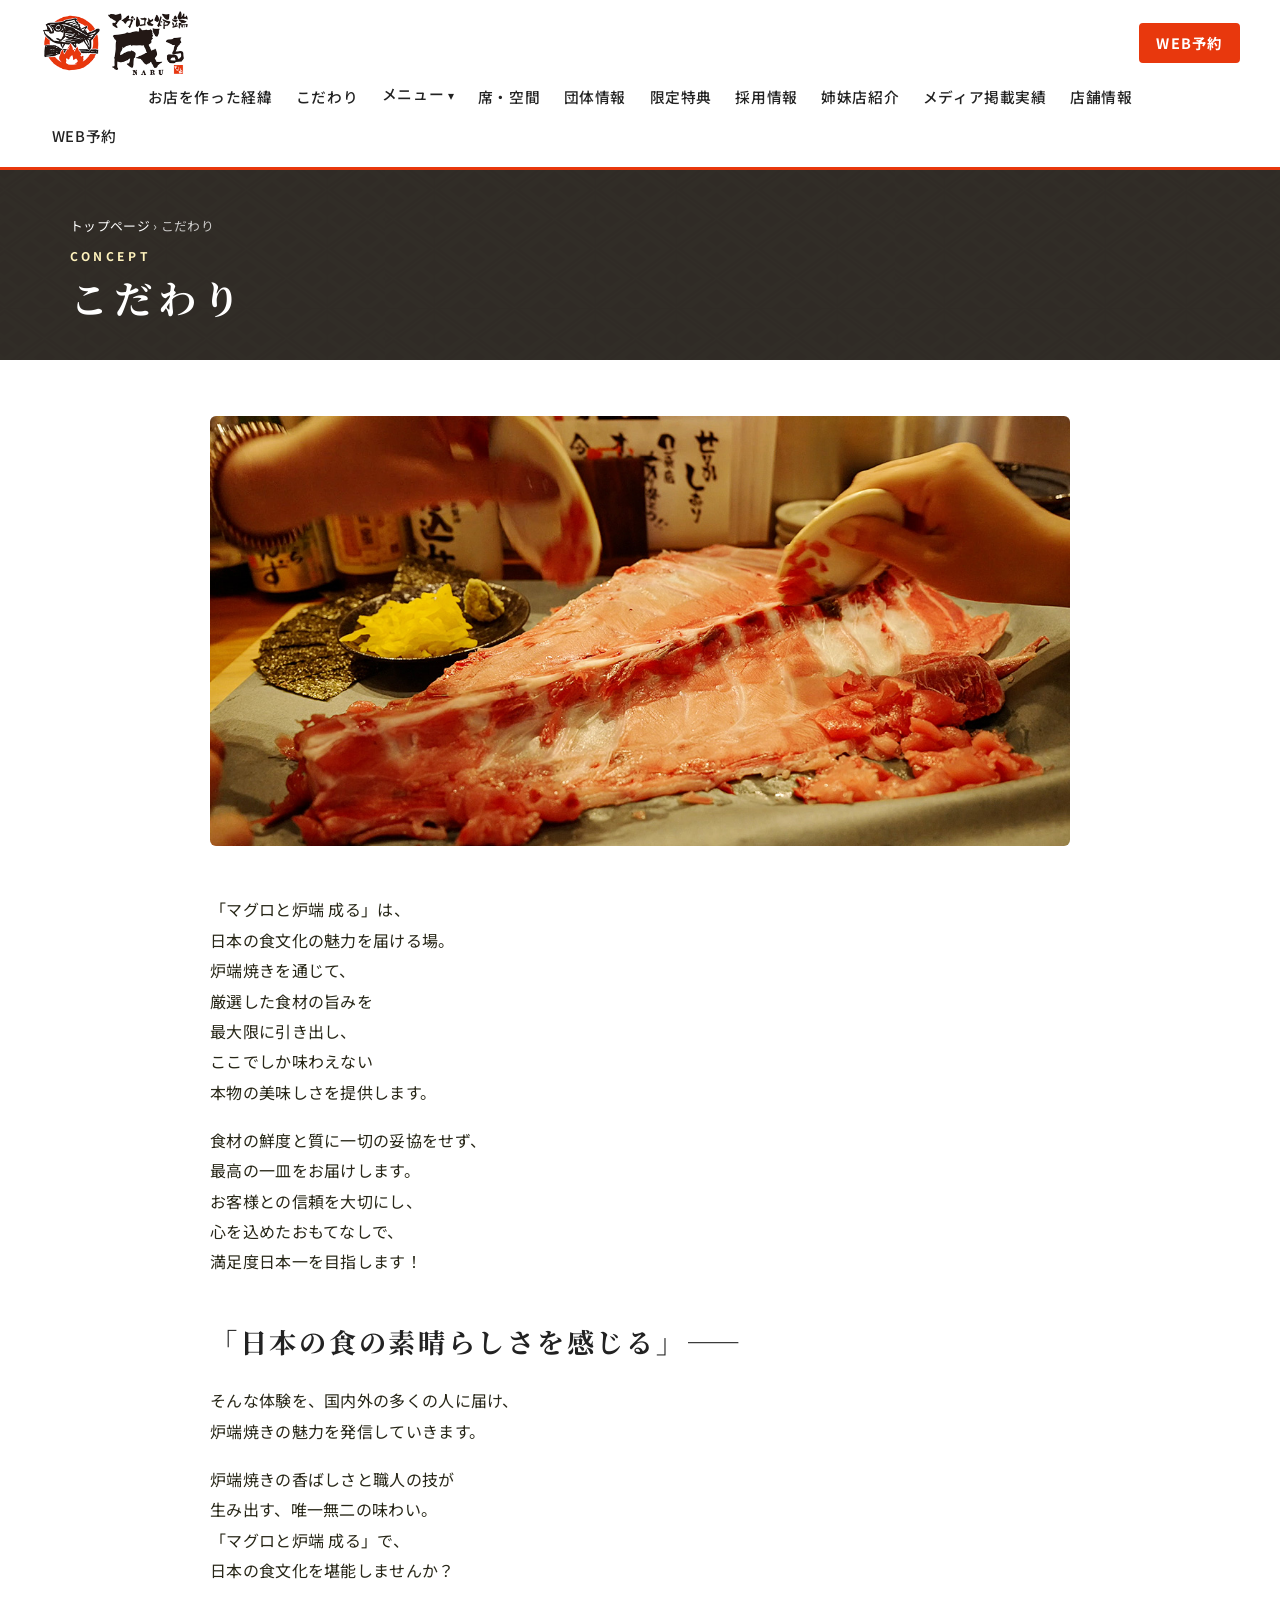
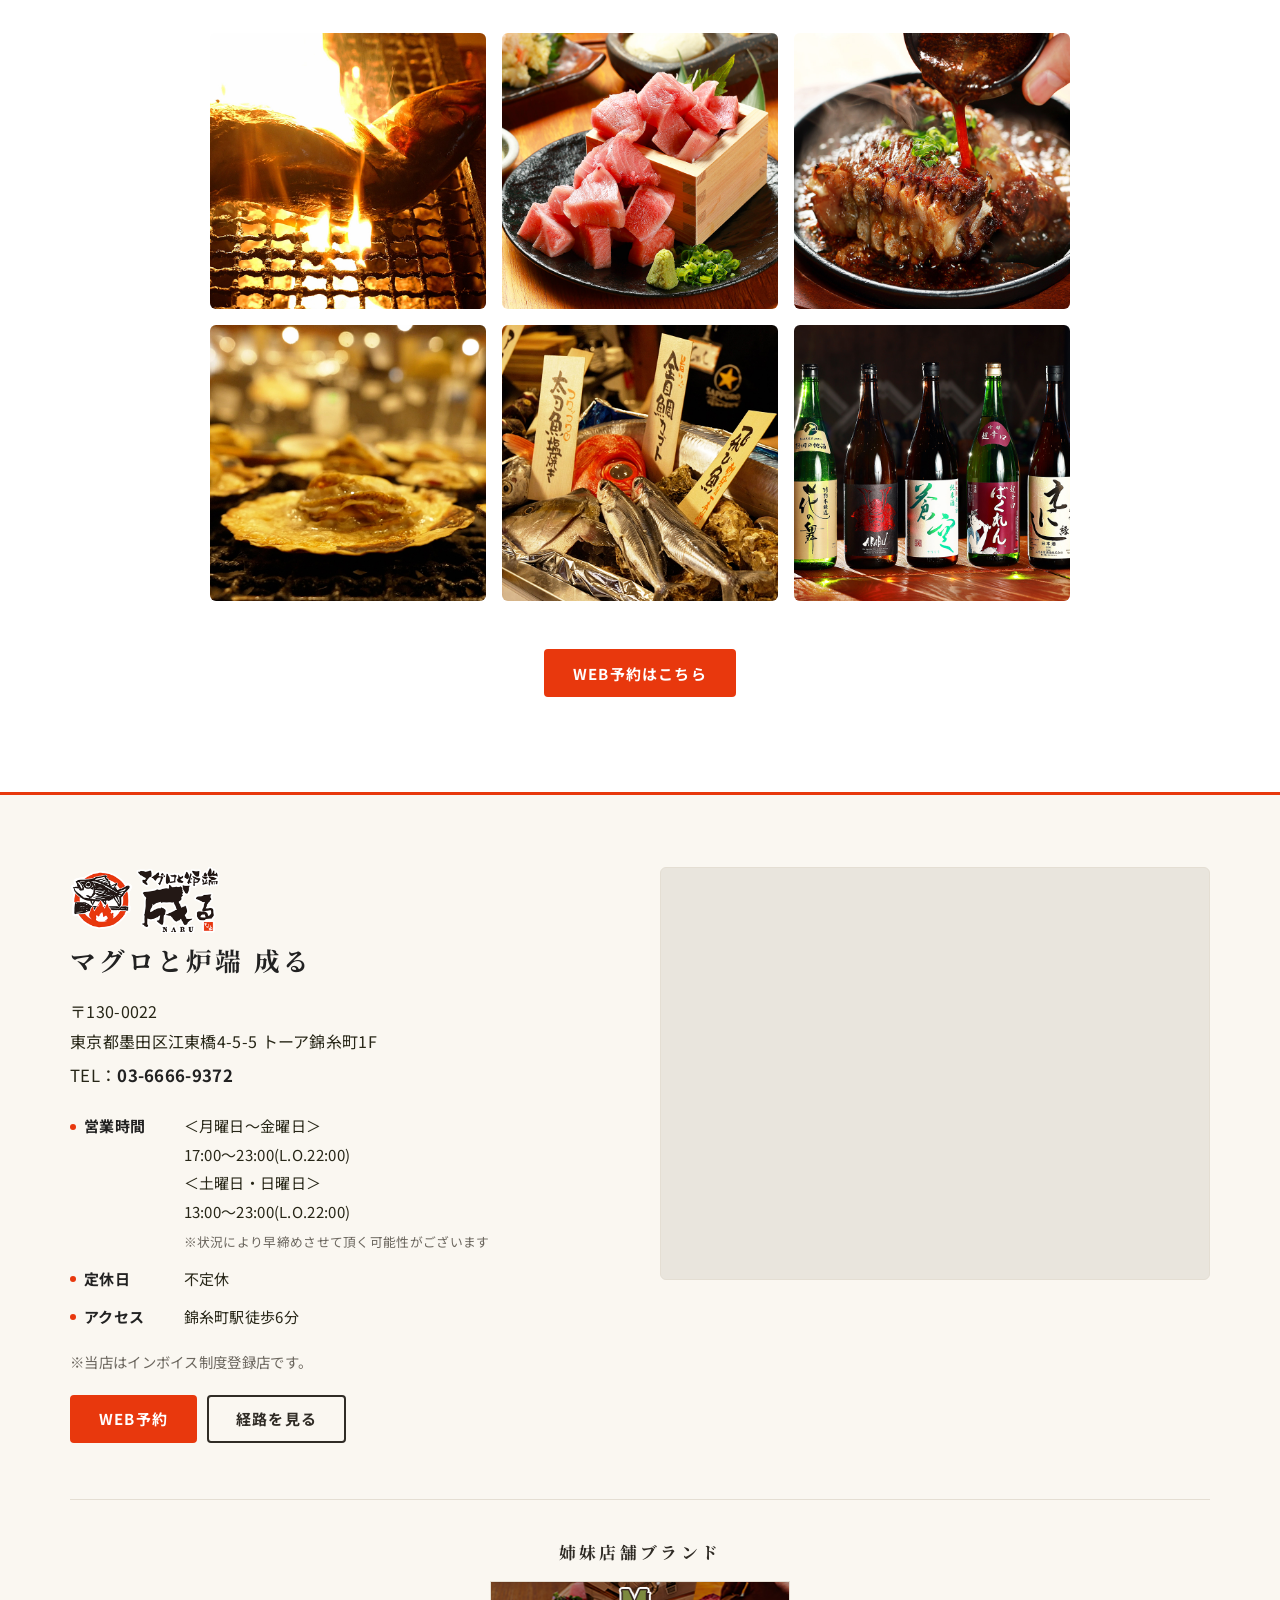
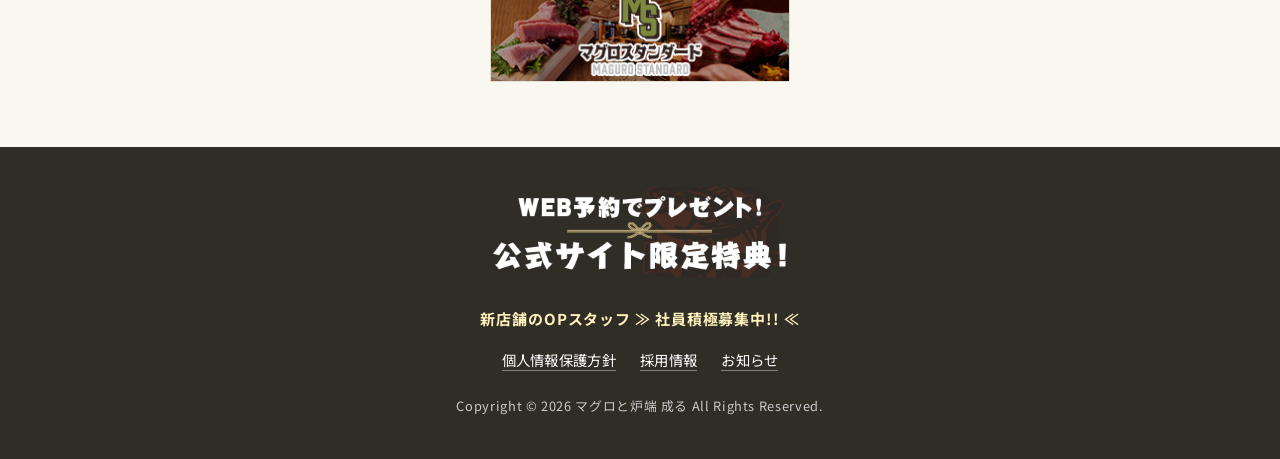
==== concept/index.html @ 1731d648 "Build マグロと炉端 成る site from existing pages Co-Authored-By: Claude Fable 5.1 <noreply@anthropic.com>" ====
<!DOCTYPE html>
<html lang="ja">
<head>
<meta charset="UTF-8">
<meta name="viewport" content="width=device-width, initial-scale=1">
<title>こだわり | マグロと炉端 成る</title>
<meta name="description" content="こだわり 「マグロと炉端 成る」は、日本の食文化の魅力を届ける場。炉端焼きを通じて、厳選した食材の旨みを最大限に引き出し、ここでしか味わえない本物の美味しさを提供します。">
<meta property="og:type" content="website">
<meta property="og:site_name" content="マグロと炉端 成る">
<meta property="og:title" content="こだわり | マグロと炉端 成る">
<meta property="og:description" content="こだわり 「マグロと炉端 成る」は、日本の食文化の魅力を届ける場。炉端焼きを通じて、厳選した食材の旨みを最大限に引き出し、ここでしか味わえない本物の美味しさを提供します。">
<meta property="og:image" content="https://maguro-robata-naru.com/images/concept-08.jpg">
<meta property="og:url" content="https://maguro-robata-naru.com/concept/">
<meta name="twitter:card" content="summary_large_image">
<link rel="canonical" href="https://maguro-robata-naru.com/concept/">
<link rel="icon" href="/images/logo.svg" type="image/svg+xml">
<link rel="preconnect" href="https://fonts.googleapis.com">
<link rel="preconnect" href="https://fonts.gstatic.com" crossorigin>
<link href="https://fonts.googleapis.com/css2?family=Noto+Sans+JP:wght@400;500;700;900&family=Noto+Serif+JP:wght@600;800&display=swap" rel="stylesheet">
<link rel="stylesheet" href="/css/style.css">
</head>
<body>
<header class="site-header" id="pagetop">
  <div class="header-inner">
    <a class="brand" href="/"><img src="/images/logo.svg" alt="マグロと炉端 成る" width="150" height="66"></a>
    <a class="btn btn-reserve header-reserve" href="https://yoyaku.tabelog.com/yoyaku/net_booking_form/index?rcd=13255968" target="_blank" rel="noopener">WEB予約</a>
    <button class="nav-toggle" type="button" aria-controls="global-nav" aria-expanded="false"><span></span><span></span><span></span><span class="sr-only">メニューを開く</span></button>
    <nav class="global-nav" id="global-nav" aria-label="グローバルナビゲーション">
      <ul>
        <li><a href="/story/">お店を作った経緯</a></li>
        <li><a href="/concept/">こだわり</a></li>
        <li class="has-sub">
          <button type="button" class="sub-toggle" aria-expanded="false">メニュー</button>
          <ul class="sub">
            <li><a href="/course/">コース</a></li>
            <li><a href="/food/">お食事</a></li>
            <li><a href="/drink/">お飲み物</a></li>
          </ul>
        </li>
        <li><a href="/table/">席・空間</a></li>
        <li><a href="/group/">団体情報</a></li>
        <li><a href="/special/">限定特典</a></li>
        <li><a href="https://pay-it-forward-corporate.com/recruit/" target="_blank" rel="noopener">採用情報</a></li>
        <li><a href="/sister-store/">姉妹店紹介</a></li>
        <li><a href="/media/">メディア掲載実績</a></li>
        <li><a href="#info">店舗情報</a></li>
      </ul>
      <a class="btn btn-reserve nav-reserve" href="https://yoyaku.tabelog.com/yoyaku/net_booking_form/index?rcd=13255968" target="_blank" rel="noopener">WEB予約</a>
    </nav>
  </div>
</header>
<main>
<div class="page-head">
  <div class="container">
    <p class="crumb"><a href="/">トップページ</a> › こだわり</p>
    <h1><span class="en">CONCEPT</span>こだわり</h1>
  </div>
</div>
<div class="page-body">
<div class="container--narrow">
<div class="hero-img"><img src="/images/concept-08.jpg" alt="目の前でさばく本マグロ" width="1200" height="600"></div>
<div class="prose">
  <p>「マグロと炉端 成る」は、<br>日本の食文化の魅力を届ける場。<br>炉端焼きを通じて、<br>厳選した食材の旨みを<br>最大限に引き出し、<br>ここでしか味わえない<br>本物の美味しさを提供します。</p>
  <p>食材の鮮度と質に一切の妥協をせず、<br>最高の一皿をお届けします。<br>お客様との信頼を大切にし、<br>心を込めたおもてなしで、<br>満足度日本一を目指します！</p>
  <h2>「日本の食の素晴らしさを感じる」——</h2>
  <p>そんな体験を、国内外の多くの人に届け、<br>炉端焼きの魅力を発信していきます。</p>
  <p>炉端焼きの香ばしさと職人の技が<br>生み出す、唯一無二の味わい。<br>「マグロと炉端 成る」で、<br>日本の食文化を堪能しませんか？</p>
</div>
<div class="gallery">
  <img src="/images/concept-07.jpg" alt="こだわりの料理 1" width="800" height="800" loading="lazy">
  <img src="/images/concept-05.jpg" alt="こだわりの料理 2" width="800" height="800" loading="lazy">
  <img src="/images/concept-04.jpg" alt="こだわりの料理 3" width="800" height="800" loading="lazy">
  <img src="/images/concept-02.jpg" alt="こだわりの料理 4" width="800" height="800" loading="lazy">
  <img src="/images/concept-06.jpg" alt="こだわりの料理 5" width="800" height="800" loading="lazy">
  <img src="/images/concept-03.jpg" alt="こだわりの料理 6" width="800" height="800" loading="lazy">
</div>
<p class="ba"><a class="btn btn-reserve" href="https://yoyaku.tabelog.com/yoyaku/net_booking_form/index?rcd=13255968" target="_blank" rel="noopener">WEB予約はこちら</a></p>
</div>
</div>
</main>
<section class="info" id="info">
  <div class="container">
    <div class="info-grid">
      <div class="info-text">
        <img class="info-logo" src="/images/logo.svg" alt="" width="150" height="66">
        <h2>マグロと炉端 成る</h2>
        <p class="info-addr">〒130-0022<br>東京都墨田区江東橋4-5-5 トーア錦糸町1F</p>
        <p class="info-tel">TEL：<a href="tel:03-6666-9372">03-6666-9372</a></p>
        <dl>
          <dt>営業時間</dt>
          <dd>＜月曜日〜金曜日＞<br>17:00～23:00(L.O.22:00)<br>＜土曜日・日曜日＞<br>13:00～23:00(L.O.22:00)<small>※状況により早締めさせて頂く可能性がございます</small></dd>
          <dt>定休日</dt>
          <dd>不定休</dd>
          <dt>アクセス</dt>
          <dd>錦糸町駅徒歩6分</dd>
        </dl>
        <p class="info-note">※当店はインボイス制度登録店です。</p>
        <div class="info-actions">
          <a class="btn btn-reserve" href="https://yoyaku.tabelog.com/yoyaku/net_booking_form/index?rcd=13255968" target="_blank" rel="noopener">WEB予約</a>
          <a class="btn btn-dark" href="https://maps.google.com/maps/dir//%E3%83%9E%E3%82%B0%E3%83%AD%E3%81%A8%E7%82%89%E7%AB%AF%E6%88%90%E3%82%8B%20%E3%80%92130-0022%20%E6%9D%B1%E4%BA%AC%E9%83%BD%E5%A2%A8%E7%94%B0%E5%8C%BA%E6%B1%9F%E6%9D%B1%E6%A9%8B4-5-5%20%E3%83%88%E3%83%BC%E3%82%A2%E9%8C%A6%E7%B3%B8%E7%94%BA%201F/@35.6939247,139.818008,17z" target="_blank" rel="noopener">経路を見る</a>
        </div>
      </div>
      <div class="info-map">
        <iframe src="https://www.google.com/maps?q=%E6%9D%B1%E4%BA%AC%E9%83%BD%E5%A2%A8%E7%94%B0%E5%8C%BA%E6%B1%9F%E6%9D%B1%E6%A9%8B4-5-5%20%E3%83%88%E3%83%BC%E3%82%A2%E9%8C%A6%E7%B3%B8%E7%94%BA1F&output=embed" title="マグロと炉端 成る 地図" loading="lazy" allowfullscreen referrerpolicy="no-referrer-when-downgrade"></iframe>
      </div>
    </div>
    <div class="sister-brand">
      <h2>姉妹店舗ブランド</h2>
      <a href="https://maguro-standard.com/" target="_blank" rel="noopener"><img src="/images/maguro-standard-banner-2.jpg" alt="マグロスタンダード" width="300" height="100"></a>
    </div>
  </div>
</section>
<footer class="site-footer">
  <div class="container">
    <a class="footer-bnr" href="/special/"><img src="/images/special-banner.png" alt="公式サイト限定特典" width="300" height="90"></a>
    <p class="footer-recruit"><a href="https://pay-it-forward-corporate.com/recruit/" target="_blank" rel="noopener">新店舗のOPスタッフ ≫ 社員積極募集中!! ≪</a></p>
    <ul class="footer-links">
      <li><a href="/privacy/">個人情報保護方針</a></li>
      <li><a href="https://pay-it-forward-corporate.com/recruit/" target="_blank" rel="noopener">採用情報</a></li>
      <li><a href="/information/">お知らせ</a></li>
    </ul>
    <p class="copyright">Copyright © 2026 マグロと炉端 成る All Rights Reserved.</p>
  </div>
  <a href="#pagetop" class="pagetop" aria-label="ページ上部へ">▲</a>
</footer>
<nav class="mobile-bar" aria-label="クイックメニュー">
  <a href="tel:03-6666-9372"><svg viewBox="0 0 24 24" fill="none" stroke="currentColor" stroke-width="2" stroke-linecap="round" stroke-linejoin="round" aria-hidden="true"><path d="M22 16.9v3a2 2 0 0 1-2.2 2 19.8 19.8 0 0 1-8.6-3.1 19.5 19.5 0 0 1-6-6A19.8 19.8 0 0 1 2.1 4.2 2 2 0 0 1 4.1 2h3a2 2 0 0 1 2 1.7c.1.9.4 1.8.7 2.7a2 2 0 0 1-.5 2.1L8.1 9.8a16 16 0 0 0 6 6l1.3-1.3a2 2 0 0 1 2.1-.4c.9.3 1.8.6 2.7.7a2 2 0 0 1 1.8 2z"/></svg>電話</a>
  <a href="https://maps.google.com/maps/dir//%E3%83%9E%E3%82%B0%E3%83%AD%E3%81%A8%E7%82%89%E7%AB%AF%E6%88%90%E3%82%8B%20%E3%80%92130-0022%20%E6%9D%B1%E4%BA%AC%E9%83%BD%E5%A2%A8%E7%94%B0%E5%8C%BA%E6%B1%9F%E6%9D%B1%E6%A9%8B4-5-5%20%E3%83%88%E3%83%BC%E3%82%A2%E9%8C%A6%E7%B3%B8%E7%94%BA%201F/@35.6939247,139.818008,17z" target="_blank" rel="noopener"><svg viewBox="0 0 24 24" fill="none" stroke="currentColor" stroke-width="2" stroke-linecap="round" stroke-linejoin="round" aria-hidden="true"><path d="M21 10c0 7-9 13-9 13S3 17 3 10a9 9 0 0 1 18 0z"/><circle cx="12" cy="10" r="3"/></svg>地図</a>
  <a href="https://yoyaku.tabelog.com/yoyaku/net_booking_form/index?rcd=13255968" target="_blank" rel="noopener"><svg viewBox="0 0 24 24" fill="none" stroke="currentColor" stroke-width="2" stroke-linecap="round" stroke-linejoin="round" aria-hidden="true"><rect x="3" y="4" width="18" height="18" rx="2"/><path d="M16 2v4M8 2v4M3 10h18"/></svg>WEB予約</a>
</nav>
<script src="/js/main.js"></script>
</body>
</html>
---- css/style.css ----
/* マグロと炉端 成る - 共通スタイル */
:root {
  --accent: #e8380d;        /* 朱 */
  --accent-deep: #ce4524;   /* 深い朱（お知らせ背景） */
  --accent-dark: #d01919;
  --ink: #222222;
  --text: #272617;
  --brown: #302c26;         /* 炭・焦げ茶 */
  --brown-2: #4f4040;
  --cream: #fff3bd;
  --paper: #faf7f1;
  --paper-2: #f3eee4;
  --white: #ffffff;
  --muted: #6b665e;
  --line: #e4ded3;
  --font-sans: "Noto Sans JP", "Hiragino Kaku Gothic ProN", "Hiragino Sans", Meiryo, sans-serif;
  --font-serif: "Noto Serif JP", "Hiragino Mincho ProN", "Yu Mincho", serif;
  --header-h: 64px;
}
*, *::before, *::after { box-sizing: border-box; }
html { scroll-behavior: smooth; scroll-padding-top: calc(var(--header-h) + 8px); -webkit-text-size-adjust: 100%; }
body {
  margin: 0;
  font-family: var(--font-sans);
  color: var(--text);
  background: var(--white);
  line-height: 1.9;
  font-size: 15px;
  letter-spacing: .02em;
  overflow-wrap: anywhere;
}
img { max-width: 100%; height: auto; display: block; }
a { color: var(--accent-deep); text-decoration: none; }
a:hover { opacity: .85; }
h1, h2, h3, h4 { margin: 0; line-height: 1.5; font-weight: 700; color: var(--ink); }
p { margin: 0 0 1em; }
ul, ol { margin: 0; padding: 0; list-style: none; }
.sr-only { position: absolute; width: 1px; height: 1px; padding: 0; margin: -1px; overflow: hidden; clip: rect(0,0,0,0); border: 0; }
.container { width: min(1140px, 100% - 32px); margin-inline: auto; }
.container--narrow { width: min(860px, 100% - 32px); margin-inline: auto; }

/* ボタン */
.btn {
  display: inline-flex; align-items: center; justify-content: center; gap: .4em;
  min-height: 48px; padding: .6em 1.8em;
  font-weight: 700; letter-spacing: .08em; line-height: 1.3;
  border: 2px solid var(--accent); border-radius: 4px;
  color: var(--accent); background: transparent; cursor: pointer;
  transition: background .2s, color .2s;
}
.btn:hover { background: var(--accent); color: #fff; opacity: 1; }
.btn-fill { background: var(--accent); color: #fff; }
.btn-fill:hover { background: var(--accent-dark); border-color: var(--accent-dark); }
.btn-dark { border-color: var(--brown); color: var(--brown); }
.btn-dark:hover { background: var(--brown); color: #fff; }
.btn-light { border-color: #fff; color: #fff; }
.btn-light:hover { background: #fff; color: var(--brown); }
.btn-reserve { background: var(--accent); color: #fff; border-color: var(--accent); }
.btn-reserve:hover { background: var(--accent-dark); border-color: var(--accent-dark); color: #fff; }

/* ヘッダー */
.site-header {
  position: sticky; top: 0; z-index: 100;
  background: rgba(255,255,255,.96);
  backdrop-filter: blur(6px);
  border-bottom: 3px solid var(--accent);
}
.header-inner {
  width: min(1200px, 100% - 32px); margin-inline: auto;
  display: flex; align-items: center; justify-content: space-between; gap: 12px;
  min-height: var(--header-h);
}
.brand img { width: 120px; height: auto; }
.header-reserve { min-height: 40px; padding: .3em 1.1em; font-size: .9rem; }
.nav-toggle {
  display: inline-flex; flex-direction: column; justify-content: center; gap: 5px;
  width: 44px; height: 44px; padding: 8px; border: 0; background: transparent; cursor: pointer;
}
.nav-toggle span:not(.sr-only) { display: block; width: 100%; height: 2px; background: var(--ink); transition: transform .25s, opacity .25s; }
.nav-toggle[aria-expanded="true"] span:nth-child(1) { transform: translateY(7px) rotate(45deg); }
.nav-toggle[aria-expanded="true"] span:nth-child(2) { opacity: 0; }
.nav-toggle[aria-expanded="true"] span:nth-child(3) { transform: translateY(-7px) rotate(-45deg); }

.global-nav ul { display: flex; flex-wrap: wrap; }
.global-nav a, .global-nav .sub-toggle {
  display: block; padding: .5em .8em; color: var(--ink); font-weight: 500; font-size: .92rem;
  background: none; border: 0; cursor: pointer; font-family: inherit; letter-spacing: .04em;
}
.global-nav a:hover, .global-nav .sub-toggle:hover { color: var(--accent); opacity: 1; }
.has-sub { position: relative; }
.has-sub .sub-toggle::after { content: "▾"; margin-left: .3em; font-size: .8em; }
.has-sub .sub { display: none; flex-direction: column; }
.has-sub.open .sub { display: block; }
.nav-reserve { display: none; }

/* PC: ロゴ行 + ナビ行 */
@media (min-width: 1024px) {
  .site-header { --header-h: 108px; }
  .header-inner { flex-wrap: wrap; padding: 10px 0 0; row-gap: 0; }
  .brand img { width: 150px; }
  .nav-toggle { display: none; }
  .global-nav { order: 3; width: 100%; }
  .global-nav > ul { justify-content: center; }
  .has-sub:hover .sub, .has-sub:focus-within .sub { display: block; }
  .has-sub .sub {
    position: absolute; top: 100%; left: 0; min-width: 160px; z-index: 10;
    background: #fff; border: 1px solid var(--line); border-top: 3px solid var(--accent);
    box-shadow: 0 8px 20px rgba(0,0,0,.1);
  }
  .has-sub .sub a { padding: .6em 1.2em; white-space: nowrap; }
}
/* モバイル: ドロワー */
@media (max-width: 1023px) {
  .global-nav {
    position: fixed; inset: var(--header-h) 0 0 0; z-index: 99;
    background: var(--paper); overflow-y: auto; padding: 16px 16px 120px;
    transform: translateX(100%); transition: transform .3s; visibility: hidden;
  }
  .global-nav.is-open { transform: none; visibility: visible; }
  .global-nav > ul { flex-direction: column; border-top: 1px solid var(--line); }
  .global-nav > ul > li { border-bottom: 1px solid var(--line); }
  .global-nav a, .global-nav .sub-toggle { padding: .9em 8px; font-size: 1rem; width: 100%; text-align: left; }
  .has-sub .sub-toggle { display: flex; justify-content: space-between; align-items: center; }
  .has-sub .sub { display: block; padding-left: 1.2em; }
  .has-sub .sub a { font-size: .95rem; padding-top: .6em; padding-bottom: .6em; }
  .has-sub .sub a::before { content: "－ "; color: var(--accent); }
  .nav-reserve { display: inline-flex; margin: 20px auto 0; width: 100%; }
  .header-reserve { display: none; }
  body.nav-open { overflow: hidden; }
}
@media (max-width: 480px) {
  .brand img { width: 104px; }
}

/* ヒーロー */
.hero {
  position: relative; min-height: min(78vh, 720px); display: grid; place-items: center;
  color: #fff; text-align: center; isolation: isolate; overflow: hidden;
}
.hero::before {
  content: ""; position: absolute; inset: 0; z-index: -1;
  background: url("/images/hero.jpg") center / cover no-repeat;
  transform: scale(1.02);
}
.hero::after {
  content: ""; position: absolute; inset: 0; z-index: -1;
  background: linear-gradient(180deg, rgba(20,12,8,.25) 0%, rgba(20,12,8,.45) 55%, rgba(20,12,8,.8) 100%);
}
.hero-inner { padding: 72px 20px 56px; }
.hero-kicker {
  display: inline-block; font-size: .85rem; letter-spacing: .3em; font-weight: 500;
  padding: .3em 1em; border: 1px solid rgba(255,255,255,.6); margin-bottom: 20px;
}
.hero h1 {
  font-family: var(--font-serif); font-weight: 800; color: #fff;
  font-size: clamp(1.9rem, 5.2vw, 3.6rem); line-height: 1.35; letter-spacing: .12em;
  text-shadow: 0 2px 20px rgba(0,0,0,.5);
}
.hero-sub { margin: 18px 0 0; font-size: clamp(.95rem, 1.6vw, 1.15rem); letter-spacing: .14em; font-weight: 500; }
.hero-actions { display: flex; flex-wrap: wrap; gap: 12px; justify-content: center; margin-top: 30px; }
.hero-actions .btn { min-width: 200px; }
.hero-scroll { position: absolute; bottom: 14px; left: 50%; transform: translateX(-50%); font-size: .7rem; letter-spacing: .3em; color: rgba(255,255,255,.8); }

/* 宴会バナー帯 */
.party-bar { background: var(--brown); color: #fff; }
.party-bar a { display: flex; flex-wrap: wrap; justify-content: center; align-items: center; gap: 4px 20px; padding: 14px 16px; color: #fff; text-align: center; }
.party-bar strong { font-size: 1.05rem; letter-spacing: .08em; }
.party-bar .party-sub { color: var(--cream); font-weight: 500; }
.party-bar .party-more { font-size: .9rem; border-bottom: 1px solid rgba(255,255,255,.6); }

/* セクション共通 */
.section { padding: 72px 0; }
.section-title {
  font-family: var(--font-serif); font-size: clamp(1.6rem, 3vw, 2.2rem); letter-spacing: .14em;
  line-height: 1.5; margin-bottom: 28px; position: relative; padding-bottom: 16px;
}
.section-title::after { content: ""; display: block; width: 48px; height: 3px; background: var(--accent); margin-top: 14px; }
.section-title.is-center { text-align: center; }
.section-title.is-center::after { margin-inline: auto; }
.section-title .en { display: block; font-family: var(--font-sans); font-size: .75rem; letter-spacing: .3em; color: var(--accent); margin-bottom: 8px; font-weight: 700; }
.lead { font-size: 1rem; }
.lead p { margin-bottom: 1.2em; }
.text-center { text-align: center; }

/* トップ: 画像 + テキスト 交互 */
.feature { padding: 64px 0; }
.feature:nth-of-type(odd) { background: var(--paper); }
.feature-inner { display: grid; grid-template-columns: 1fr 1fr; gap: 48px; align-items: center; }
.feature-inner.is-reverse .feature-media { order: 2; }
.feature-media { position: relative; }
.feature-media img { width: 100%; aspect-ratio: 1 / 1; object-fit: cover; border-radius: 6px; box-shadow: 12px 12px 0 var(--paper-2); }
.feature:nth-of-type(odd) .feature-media img { box-shadow: 12px 12px 0 #fff; }
.feature-body .btn { margin-top: 10px; min-width: 200px; }
@media (max-width: 767px) {
  .feature { padding: 48px 0; }
  .feature-inner { grid-template-columns: 1fr; gap: 24px; }
  .feature-inner.is-reverse .feature-media { order: 0; }
  .feature-media img { aspect-ratio: 4 / 3; box-shadow: none; }
  .feature-body .btn { width: 100%; }
}

/* 席・空間 帯 */
.space-band {
  position: relative; color: #fff; padding: 96px 0; isolation: isolate; text-align: center;
  background: url("/images/hero.jpg") center / cover no-repeat fixed;
}
@media (hover: none) { .space-band { background-attachment: scroll; } }
.space-band::before { content: ""; position: absolute; inset: 0; z-index: -1; background: rgba(48,44,38,.72); }
.space-band .section-title { color: #fff; }
.space-band .section-title .en { color: var(--cream); }
.space-band .lead { max-width: 760px; margin-inline: auto; }
.space-band .btn { min-width: 200px; }

/* お知らせ */
.news { background: var(--accent-deep) url("/images/news-bg.png") center / 510px auto; color: #fff; padding: 64px 0; }
.news .section-title { color: #fff; }
.news .section-title::after { background: #fff; }
.news .section-title .en { color: var(--cream); }
.news-list { background: rgba(255,255,255,.96); color: var(--text); border-radius: 6px; padding: 8px 24px; }
.news-list li { display: flex; gap: 20px; align-items: baseline; padding: 16px 0; border-bottom: 1px dashed var(--line); }
.news-list li:last-child { border-bottom: 0; }
.news-list time { flex: 0 0 8.5em; color: var(--muted); font-size: .9rem; font-weight: 500; }
.news-list a { color: var(--ink); font-weight: 500; }
.news-list a:hover { color: var(--accent); }
.news .more { text-align: center; margin-top: 24px; }
@media (max-width: 600px) {
  .news-list li { flex-direction: column; gap: 2px; }
}

/* Instagram */
.instagram { padding: 72px 0; text-align: center; background: #fff; }
.instagram .section-title { margin-bottom: 12px; }
.insta-account { font-size: 1.1rem; font-weight: 700; letter-spacing: .05em; margin-bottom: 20px; }
.insta-account span { color: var(--accent); }
.btn-insta { border-color: var(--ink); color: var(--ink); }
.btn-insta:hover { background: var(--ink); color: #fff; }
.btn-insta svg { width: 22px; height: 22px; }

/* 店舗情報 */
.info { background: var(--paper); padding: 72px 0 56px; border-top: 3px solid var(--accent); }
.info-grid { display: grid; grid-template-columns: 1fr 1fr; gap: 40px; align-items: start; }
.info-logo { width: 150px; margin-bottom: 8px; }
.info h2 { font-family: var(--font-serif); font-size: 1.6rem; letter-spacing: .12em; margin-bottom: 16px; }
.info-addr { font-size: 1rem; margin-bottom: 4px; }
.info-tel { font-size: 1.05rem; margin-bottom: 20px; }
.info-tel a { color: var(--ink); font-weight: 700; }
.info dl { display: grid; grid-template-columns: 6.5em 1fr; gap: 10px 16px; margin: 0 0 16px; }
.info dt { font-weight: 700; color: var(--ink); position: relative; padding-left: 14px; }
.info dt::before { content: ""; position: absolute; left: 0; top: .75em; width: 6px; height: 6px; background: var(--accent); border-radius: 50%; }
.info dd { margin: 0; }
.info dd small { display: block; color: var(--muted); font-size: .85em; margin-top: 4px; }
.info-note { color: var(--muted); font-size: .9rem; }
.info-actions { display: flex; flex-wrap: wrap; gap: 10px; margin-top: 20px; }
.info-map { position: relative; width: 100%; aspect-ratio: 4 / 3; border-radius: 6px; overflow: hidden; border: 1px solid var(--line); background: #e9e5dd; }
.info-map iframe { position: absolute; inset: 0; width: 100%; height: 100%; border: 0; }
.sister-brand { text-align: center; margin-top: 56px; padding-top: 40px; border-top: 1px solid var(--line); }
.sister-brand h2 { font-size: 1.05rem; letter-spacing: .2em; margin-bottom: 16px; color: var(--brown); }
.sister-brand img { display: inline-block; width: 300px; max-width: 100%; border: 1px solid var(--line); }
@media (max-width: 800px) {
  .info-grid { grid-template-columns: 1fr; }
  .info dl { grid-template-columns: 5.5em 1fr; }
}

/* フッター */
.site-footer { background: var(--brown); color: #fff; padding: 40px 0 110px; text-align: center; position: relative; }
.footer-bnr img { display: inline-block; width: 300px; max-width: 100%; }
.footer-recruit { margin: 20px 0 8px; }
.footer-recruit a { color: var(--cream); font-weight: 700; letter-spacing: .06em; }
.footer-links { display: flex; flex-wrap: wrap; justify-content: center; gap: 8px 24px; margin: 12px 0 20px; }
.footer-links a { color: #fff; font-size: .9rem; border-bottom: 1px solid rgba(255,255,255,.4); }
.copyright { color: rgba(255,255,255,.75); font-size: .8rem; letter-spacing: .05em; margin: 0; }
.pagetop {
  position: fixed; right: 16px; bottom: 84px; z-index: 50;
  width: 44px; height: 44px; display: grid; place-items: center;
  background: var(--accent); color: #fff; border-radius: 50%; font-size: .8rem;
  box-shadow: 0 4px 12px rgba(0,0,0,.25); opacity: 0; pointer-events: none; transition: opacity .3s;
}
.pagetop.is-visible { opacity: 1; pointer-events: auto; }
@media (min-width: 1024px) { .site-footer { padding-bottom: 40px; } .pagetop { bottom: 24px; } }

/* スマホ固定ボトムバー */
.mobile-bar {
  position: fixed; left: 0; right: 0; bottom: 0; z-index: 90;
  display: grid; grid-template-columns: 1fr 1fr 1.3fr;
  background: #fff; border-top: 1px solid var(--line);
  box-shadow: 0 -4px 16px rgba(0,0,0,.08);
  padding-bottom: env(safe-area-inset-bottom);
}
.mobile-bar a {
  display: flex; flex-direction: column; align-items: center; justify-content: center; gap: 2px;
  min-height: 60px; font-size: .75rem; font-weight: 700; letter-spacing: .08em; color: var(--ink);
  border-right: 1px solid var(--line);
}
.mobile-bar a:last-child { border-right: 0; background: var(--accent); color: #fff; }
.mobile-bar svg { width: 22px; height: 22px; }
@media (min-width: 1024px) { .mobile-bar { display: none; } }

/* 下層ページ */
.page-head { background: var(--brown) url("/images/news-bg.png") center / 510px auto; color: #fff; padding: 44px 0 36px; position: relative; isolation: isolate; }
.page-head::before { content: ""; position: absolute; inset: 0; z-index: -1; background: rgba(48,44,38,.9); }
.crumb { font-size: .8rem; color: rgba(255,255,255,.75); margin-bottom: 10px; }
.crumb a { color: #fff; }
.page-head h1 { font-family: var(--font-serif); color: #fff; font-size: clamp(1.6rem, 3.4vw, 2.4rem); letter-spacing: .16em; line-height: 1.4; }
.page-head h1 .en { display: block; font-family: var(--font-sans); font-size: .75rem; letter-spacing: .3em; color: var(--cream); margin-bottom: 6px; }
.page-body { padding: 56px 0 80px; }
.page-body > .container > * + *, .page-body > .container--narrow > * + * { margin-top: 48px; }
.hero-img img { width: 100%; aspect-ratio: 2 / 1; object-fit: cover; border-radius: 6px; }
.prose { font-size: 1rem; }
.prose h2 { font-family: var(--font-serif); font-size: clamp(1.3rem, 2.4vw, 1.7rem); letter-spacing: .1em; margin: 1.6em 0 .8em; line-height: 1.6; }
.prose h2:first-child { margin-top: 0; }
.prose h3 { font-size: 1.1rem; margin: 1.4em 0 .6em; padding-left: 12px; border-left: 4px solid var(--accent); }
.prose p { margin-bottom: 1.1em; }
.prose ul { padding-left: 1.3em; list-style: disc; margin-bottom: 1em; }
.prose ul li { margin-bottom: .2em; }
.prose .note { color: var(--muted); font-size: .9em; }
.prose .sign { text-align: right; font-weight: 700; margin-top: 2em; }
.callout { background: var(--paper); border: 1px solid var(--line); border-radius: 6px; padding: 24px 28px; }
.callout h3 { border: 0; padding: 0; color: var(--accent-deep); }
.ba { text-align: center; }
.split { display: grid; grid-template-columns: 1fr 1fr; gap: 40px; align-items: center; }
.split img { width: 100%; border-radius: 6px; object-fit: cover; }
.split.is-reverse > :first-child { order: 2; }
.gallery { display: grid; grid-template-columns: repeat(3, 1fr); gap: 16px; }
.gallery img { width: 100%; aspect-ratio: 1 / 1; object-fit: cover; border-radius: 6px; }
.gallery-2 { display: grid; grid-template-columns: 1fr 1fr; gap: 16px; }
.gallery-2 img { width: 100%; aspect-ratio: 4 / 3; object-fit: cover; border-radius: 6px; }
@media (max-width: 767px) {
  .page-body { padding: 40px 0 64px; }
  .split { grid-template-columns: 1fr; gap: 20px; }
  .split.is-reverse > :first-child { order: 0; }
  .gallery { grid-template-columns: repeat(2, 1fr); gap: 10px; }
  .gallery-2 { grid-template-columns: 1fr; }
  .callout { padding: 18px; }
}

/* メニュー（お食事・お飲み物） */
.menu-block { display: grid; grid-template-columns: 1fr 1fr; gap: 32px 40px; align-items: start; }
.menu-block + .menu-block { margin-top: 56px; }
.menu-block .menu-photo img { width: 100%; aspect-ratio: 2 / 1; object-fit: cover; border-radius: 6px; }
.menu-block .menu-photo { grid-column: 1 / -1; }
.menu-cat h2 {
  font-family: var(--font-serif); font-size: 1.3rem; letter-spacing: .12em; text-align: center;
  display: flex; align-items: center; gap: 14px; margin-bottom: 10px;
}
.menu-cat h2::before, .menu-cat h2::after { content: ""; flex: 1; height: 1px; background: var(--line); }
.price-list li { display: flex; align-items: baseline; gap: 8px; padding: 8px 0; border-bottom: 1px dotted var(--line); }
.price-list .name { flex: 1; font-weight: 500; }
.price-list .name small { display: block; font-weight: 400; color: var(--muted); font-size: .85em; }
.price-list .price { white-space: nowrap; font-weight: 700; color: var(--ink); text-align: right; }
.price-list li.is-label { border-bottom: 0; padding-bottom: 0; }
.price-list li.is-label .name { color: var(--accent-deep); font-weight: 700; }
.menu-notes { margin-top: 48px; text-align: center; color: var(--muted); font-size: .9rem; }
@media (max-width: 767px) {
  .menu-block { grid-template-columns: 1fr; gap: 24px; }
  .menu-block + .menu-block { margin-top: 44px; }
}

/* コース */
.course { display: grid; grid-template-columns: 2fr 3fr; gap: 32px 40px; align-items: start; padding: 40px 0; border-top: 1px solid var(--line); }
.course:first-of-type { border-top: 0; padding-top: 0; }
.course img { width: 100%; aspect-ratio: 1 / 1; object-fit: cover; border-radius: 6px; }
.course h2 { font-family: var(--font-serif); font-size: 1.5rem; letter-spacing: .08em; line-height: 1.5; }
.course .course-price { font-size: 1.25rem; font-weight: 700; color: var(--accent); margin: 6px 0 10px; }
.course h3 { font-size: .95rem; font-weight: 500; color: var(--muted); border: 0; padding: 0; margin: 0 0 16px; line-height: 1.7; }
.course .course-items { background: var(--paper); border-radius: 6px; padding: 18px 22px; margin-bottom: 16px; }
.course .course-items h4 { font-size: 1rem; margin-bottom: 8px; color: var(--accent-deep); }
.course .course-items li { padding: 3px 0; }
.course .note { font-size: .85rem; color: var(--muted); }
.course .note li { padding: 1px 0; }
.drink-cat h4 { font-size: 1rem; color: var(--accent-deep); margin: 14px 0 2px; }
.drink-cat p { margin: 0; }
@media (max-width: 767px) {
  .course { grid-template-columns: 1fr; gap: 20px; padding: 32px 0; }
  .course img { aspect-ratio: 4 / 3; }
}

/* 姉妹店 */
.sister-list { display: grid; grid-template-columns: repeat(auto-fill, minmax(300px, 1fr)); gap: 32px; }
.sister-card { background: var(--paper); border: 1px solid var(--line); border-radius: 6px; overflow: hidden; display: flex; flex-direction: column; }
.sister-card img { width: 100%; aspect-ratio: 3 / 2; object-fit: cover; }
.sister-card .sister-body { padding: 20px 22px 24px; flex: 1; display: flex; flex-direction: column; }
.sister-card h2 { font-family: var(--font-serif); font-size: 1.25rem; letter-spacing: .08em; margin-bottom: 8px; }
.sister-card .sister-desc { font-size: .95rem; margin-bottom: 14px; }
.sister-card dl { margin: 0 0 16px; font-size: .9rem; }
.sister-card dt { font-weight: 700; color: var(--ink); }
.sister-card dt::before { content: "■"; color: var(--accent); margin-right: 4px; font-size: .8em; }
.sister-card dd { margin: 0 0 8px; }
.sister-card .btn { margin-top: auto; align-self: flex-start; min-height: 42px; font-size: .9rem; }

/* メディア */
.media-list li { border-bottom: 1px solid var(--line); }
.media-list a, .media-list .media-item { display: flex; flex-wrap: wrap; gap: 6px 20px; align-items: baseline; padding: 18px 8px; color: var(--text); }
.media-list a:hover { background: var(--paper); opacity: 1; }
.media-list time { font-weight: 700; color: var(--ink); flex: 0 0 7em; }
.media-list .tag { display: inline-block; font-size: .72rem; font-weight: 700; letter-spacing: .1em; padding: .1em .7em; border-radius: 2px; background: var(--brown); color: #fff; flex: 0 0 auto; }
.media-list .tag.is-link { background: var(--accent); }
.media-list .media-title { flex: 1 1 320px; }
.media-list a .media-title::after { content: " ↗"; color: var(--accent); font-size: .85em; }

/* お知らせ一覧 */
.notice { border: 1px solid var(--line); border-radius: 6px; padding: 24px 28px; background: #fff; }
.notice + .notice { margin-top: 24px; }
.notice time { display: inline-block; font-size: .85rem; color: var(--accent-deep); font-weight: 700; letter-spacing: .05em; margin-bottom: 4px; }
.notice h2 { font-size: 1.2rem; line-height: 1.5; margin-bottom: 14px; }
.notice-body p { margin-bottom: .8em; }
.notice-body .hours { background: var(--paper); border-radius: 6px; padding: 14px 18px; margin: 12px 0; }
.notice-body .hours p { margin: 0; }
.notice-body img { max-width: 420px; width: 100%; border-radius: 6px; margin-top: 10px; }
@media (max-width: 767px) { .notice { padding: 18px; } }

/* 個人情報保護方針 */
.privacy h3 { font-size: 1.05rem; }
.privacy ul { list-style: disc; }

/* 動き */
@media (prefers-reduced-motion: no-preference) {
  .reveal { opacity: 0; transform: translateY(16px); transition: opacity .7s ease, transform .7s ease; }
  .reveal.is-in { opacity: 1; transform: none; }
}
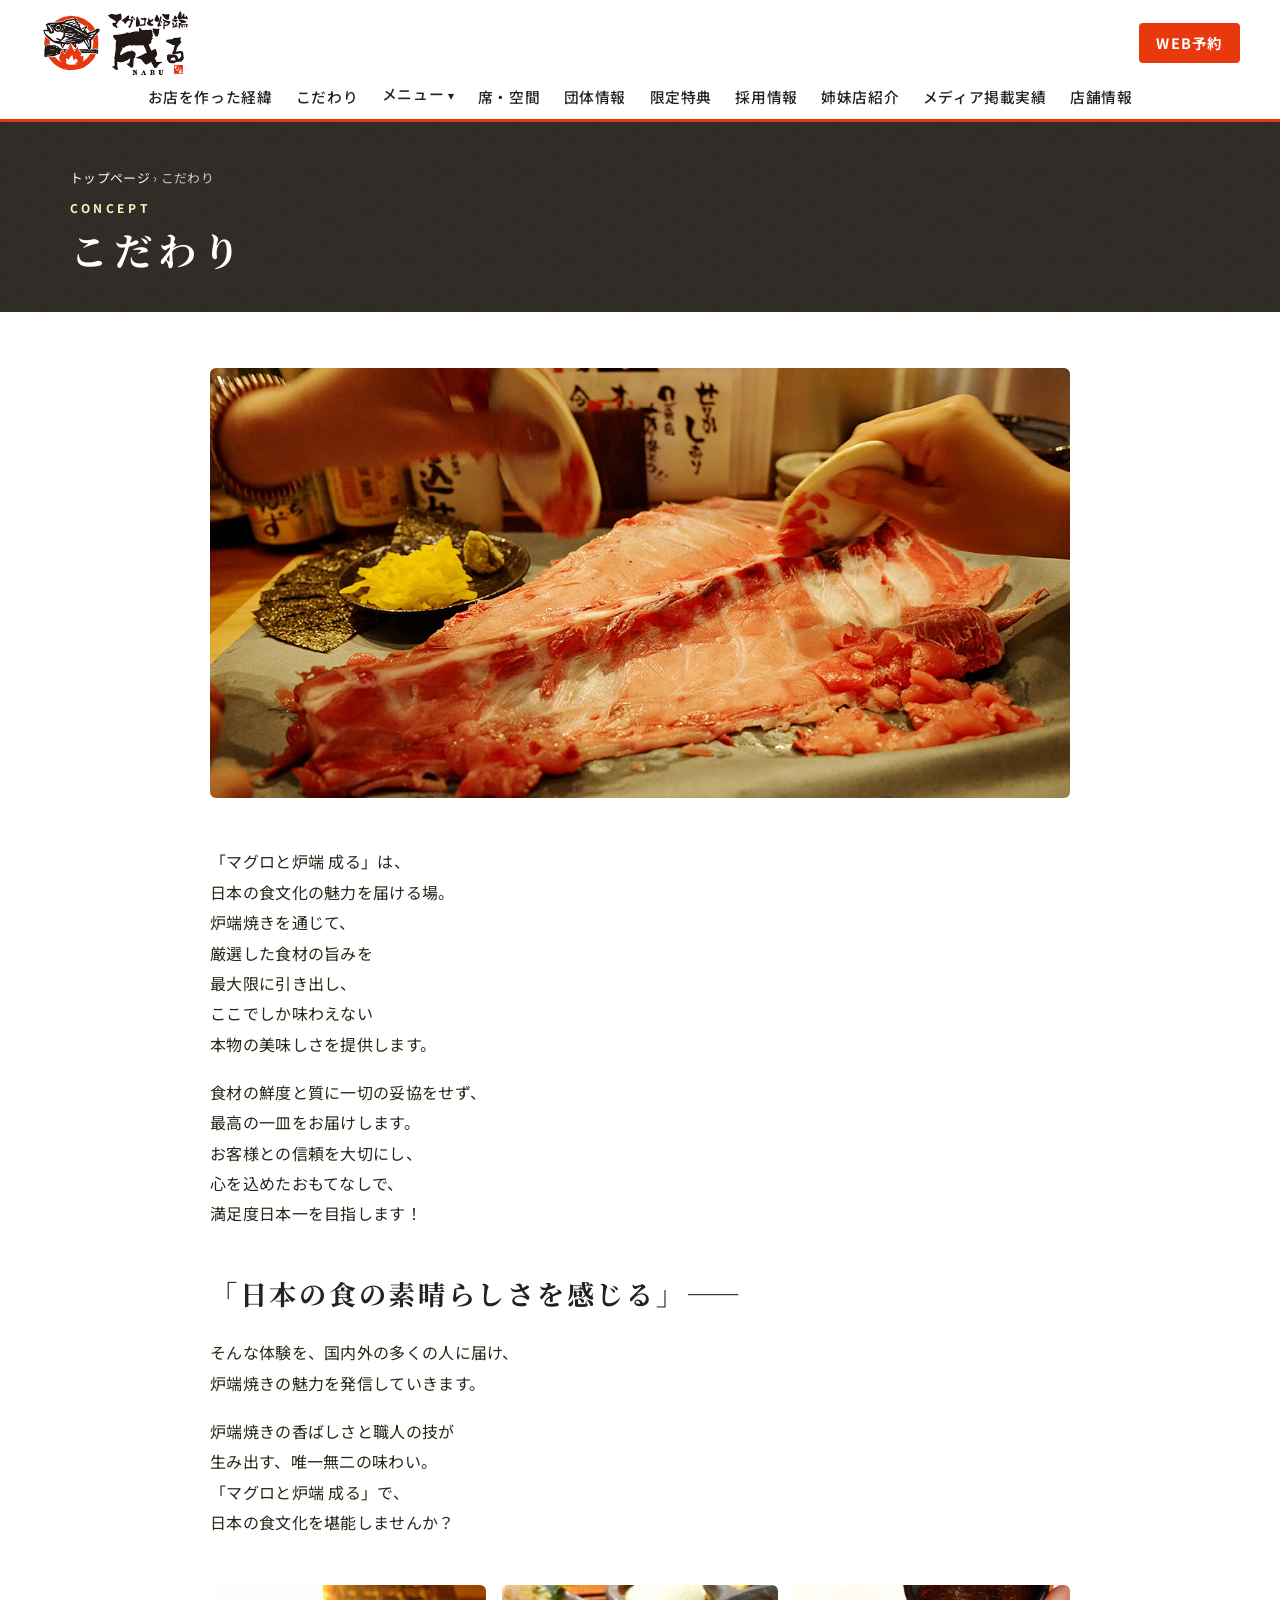
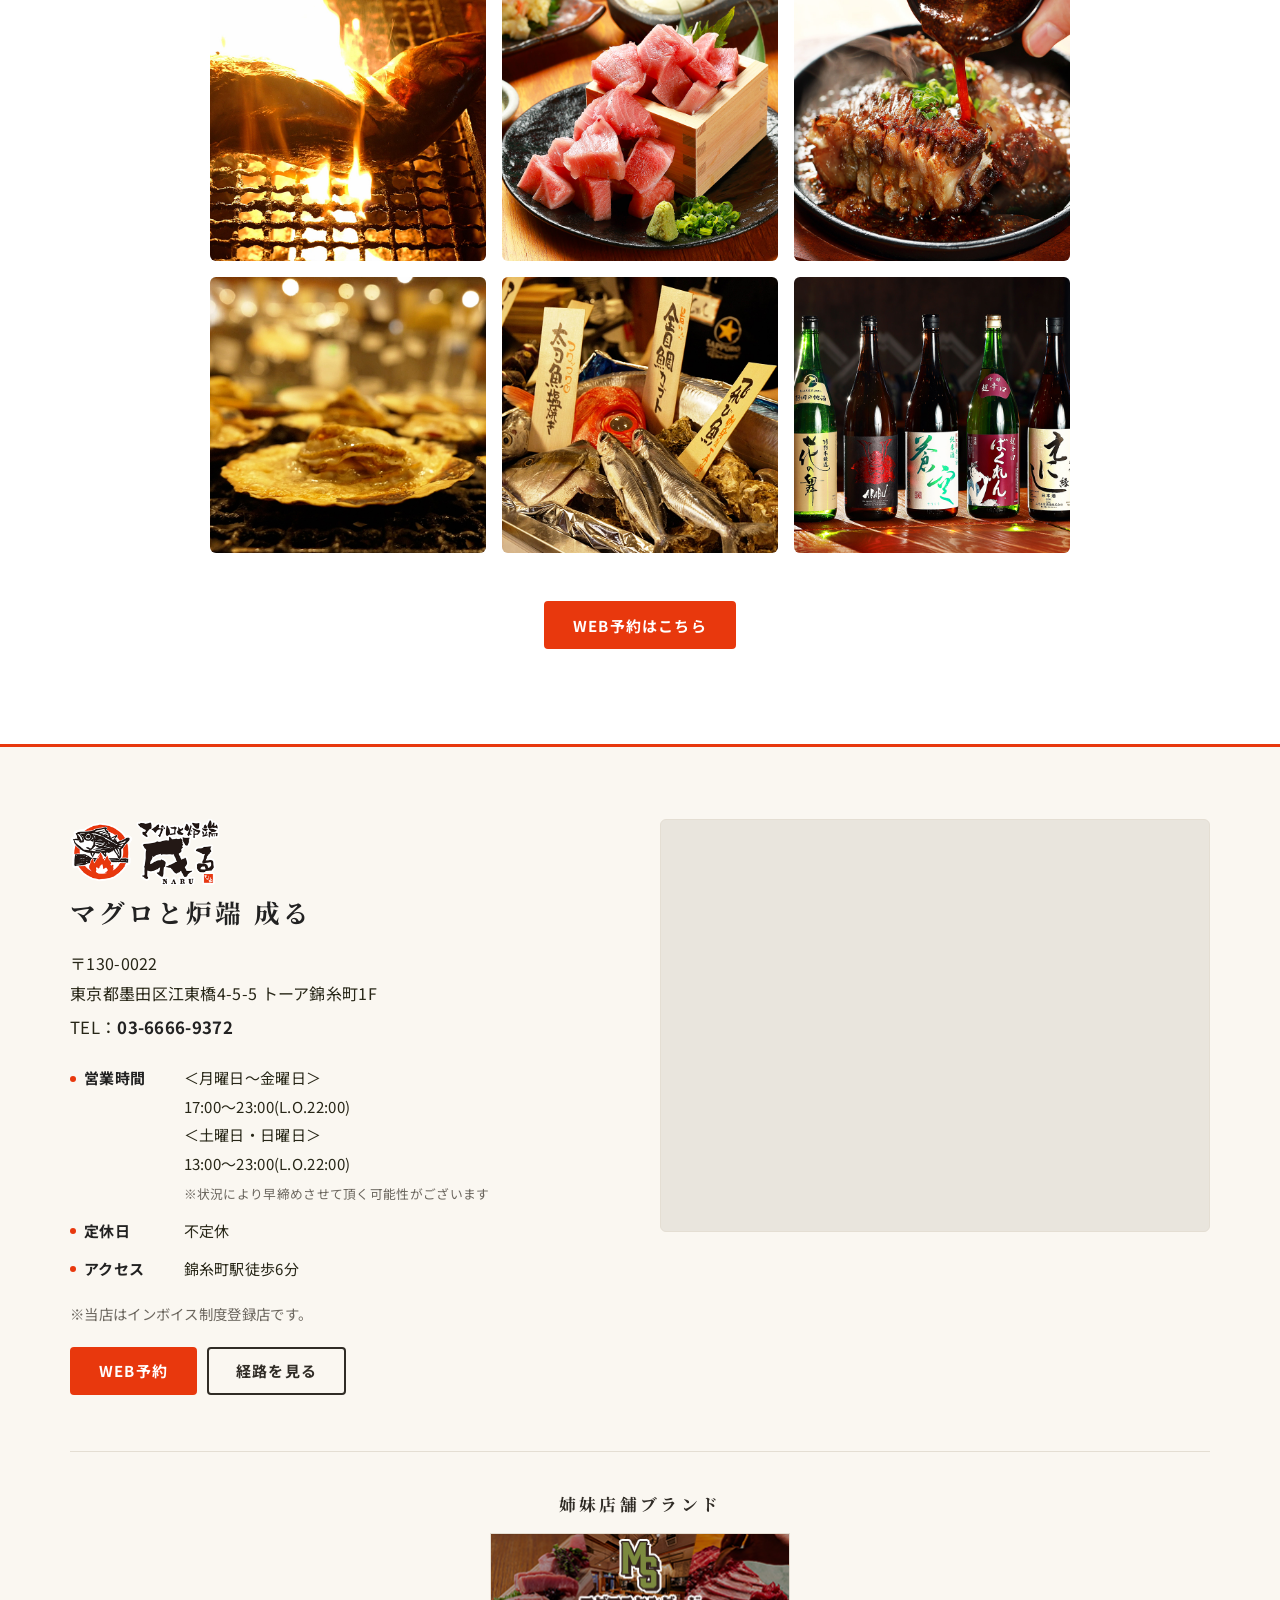
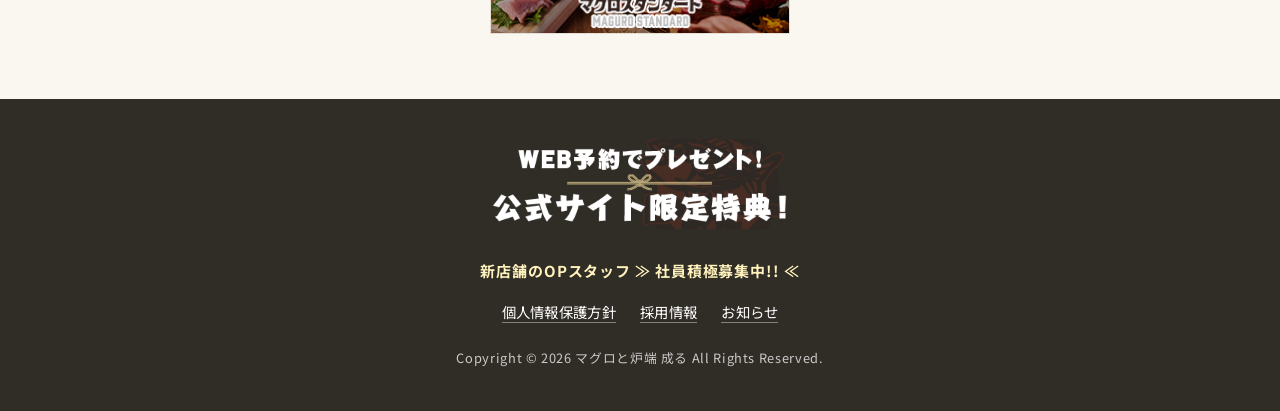
==== commit f263afdd: "Use relative links so the site works under a sub-path preview URL Co-Authored-By: Claude Fable 5.1 <" ====
--- a/concept/index.html
+++ b/concept/index.html
@@ -13,36 +13,36 @@
 <meta property="og:url" content="https://maguro-robata-naru.com/concept/">
 <meta name="twitter:card" content="summary_large_image">
 <link rel="canonical" href="https://maguro-robata-naru.com/concept/">
-<link rel="icon" href="/images/logo.svg" type="image/svg+xml">
+<link rel="icon" href="../images/logo.svg" type="image/svg+xml">
 <link rel="preconnect" href="https://fonts.googleapis.com">
 <link rel="preconnect" href="https://fonts.gstatic.com" crossorigin>
 <link href="https://fonts.googleapis.com/css2?family=Noto+Sans+JP:wght@400;500;700;900&family=Noto+Serif+JP:wght@600;800&display=swap" rel="stylesheet">
-<link rel="stylesheet" href="/css/style.css">
+<link rel="stylesheet" href="../css/style.css">
 </head>
 <body>
 <header class="site-header" id="pagetop">
   <div class="header-inner">
-    <a class="brand" href="/"><img src="/images/logo.svg" alt="マグロと炉端 成る" width="150" height="66"></a>
+    <a class="brand" href="../"><img src="../images/logo.svg" alt="マグロと炉端 成る" width="150" height="66"></a>
     <a class="btn btn-reserve header-reserve" href="https://yoyaku.tabelog.com/yoyaku/net_booking_form/index?rcd=13255968" target="_blank" rel="noopener">WEB予約</a>
     <button class="nav-toggle" type="button" aria-controls="global-nav" aria-expanded="false"><span></span><span></span><span></span><span class="sr-only">メニューを開く</span></button>
     <nav class="global-nav" id="global-nav" aria-label="グローバルナビゲーション">
       <ul>
-        <li><a href="/story/">お店を作った経緯</a></li>
-        <li><a href="/concept/">こだわり</a></li>
+        <li><a href="../story/">お店を作った経緯</a></li>
+        <li><a href="../concept/">こだわり</a></li>
         <li class="has-sub">
           <button type="button" class="sub-toggle" aria-expanded="false">メニュー</button>
           <ul class="sub">
-            <li><a href="/course/">コース</a></li>
-            <li><a href="/food/">お食事</a></li>
-            <li><a href="/drink/">お飲み物</a></li>
+            <li><a href="../course/">コース</a></li>
+            <li><a href="../food/">お食事</a></li>
+            <li><a href="../drink/">お飲み物</a></li>
           </ul>
         </li>
-        <li><a href="/table/">席・空間</a></li>
-        <li><a href="/group/">団体情報</a></li>
-        <li><a href="/special/">限定特典</a></li>
+        <li><a href="../table/">席・空間</a></li>
+        <li><a href="../group/">団体情報</a></li>
+        <li><a href="../special/">限定特典</a></li>
         <li><a href="https://pay-it-forward-corporate.com/recruit/" target="_blank" rel="noopener">採用情報</a></li>
-        <li><a href="/sister-store/">姉妹店紹介</a></li>
-        <li><a href="/media/">メディア掲載実績</a></li>
+        <li><a href="../sister-store/">姉妹店紹介</a></li>
+        <li><a href="../media/">メディア掲載実績</a></li>
         <li><a href="#info">店舗情報</a></li>
       </ul>
       <a class="btn btn-reserve nav-reserve" href="https://yoyaku.tabelog.com/yoyaku/net_booking_form/index?rcd=13255968" target="_blank" rel="noopener">WEB予約</a>
@@ -52,13 +52,13 @@
 <main>
 <div class="page-head">
   <div class="container">
-    <p class="crumb"><a href="/">トップページ</a> › こだわり</p>
+    <p class="crumb"><a href="../">トップページ</a> › こだわり</p>
     <h1><span class="en">CONCEPT</span>こだわり</h1>
   </div>
 </div>
 <div class="page-body">
 <div class="container--narrow">
-<div class="hero-img"><img src="/images/concept-08.jpg" alt="目の前でさばく本マグロ" width="1200" height="600"></div>
+<div class="hero-img"><img src="../images/concept-08.jpg" alt="目の前でさばく本マグロ" width="1200" height="600"></div>
 <div class="prose">
   <p>「マグロと炉端 成る」は、<br>日本の食文化の魅力を届ける場。<br>炉端焼きを通じて、<br>厳選した食材の旨みを<br>最大限に引き出し、<br>ここでしか味わえない<br>本物の美味しさを提供します。</p>
   <p>食材の鮮度と質に一切の妥協をせず、<br>最高の一皿をお届けします。<br>お客様との信頼を大切にし、<br>心を込めたおもてなしで、<br>満足度日本一を目指します！</p>
@@ -67,12 +67,12 @@
   <p>炉端焼きの香ばしさと職人の技が<br>生み出す、唯一無二の味わい。<br>「マグロと炉端 成る」で、<br>日本の食文化を堪能しませんか？</p>
 </div>
 <div class="gallery">
-  <img src="/images/concept-07.jpg" alt="こだわりの料理 1" width="800" height="800" loading="lazy">
-  <img src="/images/concept-05.jpg" alt="こだわりの料理 2" width="800" height="800" loading="lazy">
-  <img src="/images/concept-04.jpg" alt="こだわりの料理 3" width="800" height="800" loading="lazy">
-  <img src="/images/concept-02.jpg" alt="こだわりの料理 4" width="800" height="800" loading="lazy">
-  <img src="/images/concept-06.jpg" alt="こだわりの料理 5" width="800" height="800" loading="lazy">
-  <img src="/images/concept-03.jpg" alt="こだわりの料理 6" width="800" height="800" loading="lazy">
+  <img src="../images/concept-07.jpg" alt="こだわりの料理 1" width="800" height="800" loading="lazy">
+  <img src="../images/concept-05.jpg" alt="こだわりの料理 2" width="800" height="800" loading="lazy">
+  <img src="../images/concept-04.jpg" alt="こだわりの料理 3" width="800" height="800" loading="lazy">
+  <img src="../images/concept-02.jpg" alt="こだわりの料理 4" width="800" height="800" loading="lazy">
+  <img src="../images/concept-06.jpg" alt="こだわりの料理 5" width="800" height="800" loading="lazy">
+  <img src="../images/concept-03.jpg" alt="こだわりの料理 6" width="800" height="800" loading="lazy">
 </div>
 <p class="ba"><a class="btn btn-reserve" href="https://yoyaku.tabelog.com/yoyaku/net_booking_form/index?rcd=13255968" target="_blank" rel="noopener">WEB予約はこちら</a></p>
 </div>
@@ -82,7 +82,7 @@
   <div class="container">
     <div class="info-grid">
       <div class="info-text">
-        <img class="info-logo" src="/images/logo.svg" alt="" width="150" height="66">
+        <img class="info-logo" src="../images/logo.svg" alt="" width="150" height="66">
         <h2>マグロと炉端 成る</h2>
         <p class="info-addr">〒130-0022<br>東京都墨田区江東橋4-5-5 トーア錦糸町1F</p>
         <p class="info-tel">TEL：<a href="tel:03-6666-9372">03-6666-9372</a></p>
@@ -106,18 +106,18 @@
     </div>
     <div class="sister-brand">
       <h2>姉妹店舗ブランド</h2>
-      <a href="https://maguro-standard.com/" target="_blank" rel="noopener"><img src="/images/maguro-standard-banner-2.jpg" alt="マグロスタンダード" width="300" height="100"></a>
+      <a href="https://maguro-standard.com/" target="_blank" rel="noopener"><img src="../images/maguro-standard-banner-2.jpg" alt="マグロスタンダード" width="300" height="100"></a>
     </div>
   </div>
 </section>
 <footer class="site-footer">
   <div class="container">
-    <a class="footer-bnr" href="/special/"><img src="/images/special-banner.png" alt="公式サイト限定特典" width="300" height="90"></a>
+    <a class="footer-bnr" href="../special/"><img src="../images/special-banner.png" alt="公式サイト限定特典" width="300" height="90"></a>
     <p class="footer-recruit"><a href="https://pay-it-forward-corporate.com/recruit/" target="_blank" rel="noopener">新店舗のOPスタッフ ≫ 社員積極募集中!! ≪</a></p>
     <ul class="footer-links">
-      <li><a href="/privacy/">個人情報保護方針</a></li>
+      <li><a href="../privacy/">個人情報保護方針</a></li>
       <li><a href="https://pay-it-forward-corporate.com/recruit/" target="_blank" rel="noopener">採用情報</a></li>
-      <li><a href="/information/">お知らせ</a></li>
+      <li><a href="../information/">お知らせ</a></li>
     </ul>
     <p class="copyright">Copyright © 2026 マグロと炉端 成る All Rights Reserved.</p>
   </div>
@@ -128,6 +128,6 @@
   <a href="https://maps.google.com/maps/dir//%E3%83%9E%E3%82%B0%E3%83%AD%E3%81%A8%E7%82%89%E7%AB%AF%E6%88%90%E3%82%8B%20%E3%80%92130-0022%20%E6%9D%B1%E4%BA%AC%E9%83%BD%E5%A2%A8%E7%94%B0%E5%8C%BA%E6%B1%9F%E6%9D%B1%E6%A9%8B4-5-5%20%E3%83%88%E3%83%BC%E3%82%A2%E9%8C%A6%E7%B3%B8%E7%94%BA%201F/@35.6939247,139.818008,17z" target="_blank" rel="noopener"><svg viewBox="0 0 24 24" fill="none" stroke="currentColor" stroke-width="2" stroke-linecap="round" stroke-linejoin="round" aria-hidden="true"><path d="M21 10c0 7-9 13-9 13S3 17 3 10a9 9 0 0 1 18 0z"/><circle cx="12" cy="10" r="3"/></svg>地図</a>
   <a href="https://yoyaku.tabelog.com/yoyaku/net_booking_form/index?rcd=13255968" target="_blank" rel="noopener"><svg viewBox="0 0 24 24" fill="none" stroke="currentColor" stroke-width="2" stroke-linecap="round" stroke-linejoin="round" aria-hidden="true"><rect x="3" y="4" width="18" height="18" rx="2"/><path d="M16 2v4M8 2v4M3 10h18"/></svg>WEB予約</a>
 </nav>
-<script src="/js/main.js"></script>
+<script src="../js/main.js"></script>
 </body>
 </html>
--- a/css/style.css
+++ b/css/style.css
@@ -91,7 +91,7 @@
 .has-sub .sub-toggle::after { content: "▾"; margin-left: .3em; font-size: .8em; }
 .has-sub .sub { display: none; flex-direction: column; }
 .has-sub.open .sub { display: block; }
-.nav-reserve { display: none; }
+.global-nav .nav-reserve { display: none; }
 
 /* PC: ロゴ行 + ナビ行 */
 @media (min-width: 1024px) {
@@ -124,7 +124,7 @@
   .has-sub .sub { display: block; padding-left: 1.2em; }
   .has-sub .sub a { font-size: .95rem; padding-top: .6em; padding-bottom: .6em; }
   .has-sub .sub a::before { content: "－ "; color: var(--accent); }
-  .nav-reserve { display: inline-flex; margin: 20px auto 0; width: 100%; }
+  .global-nav .nav-reserve { display: inline-flex; margin: 20px auto 0; width: 100%; }
   .header-reserve { display: none; }
   body.nav-open { overflow: hidden; }
 }
@@ -139,7 +139,7 @@
 }
 .hero::before {
   content: ""; position: absolute; inset: 0; z-index: -1;
-  background: url("/images/hero.jpg") center / cover no-repeat;
+  background: url("../images/hero.jpg") center / cover no-repeat;
   transform: scale(1.02);
 }
 .hero::after {
@@ -202,7 +202,7 @@
 /* 席・空間 帯 */
 .space-band {
   position: relative; color: #fff; padding: 96px 0; isolation: isolate; text-align: center;
-  background: url("/images/hero.jpg") center / cover no-repeat fixed;
+  background: url("../images/hero.jpg") center / cover no-repeat fixed;
 }
 @media (hover: none) { .space-band { background-attachment: scroll; } }
 .space-band::before { content: ""; position: absolute; inset: 0; z-index: -1; background: rgba(48,44,38,.72); }
@@ -212,7 +212,7 @@
 .space-band .btn { min-width: 200px; }
 
 /* お知らせ */
-.news { background: var(--accent-deep) url("/images/news-bg.png") center / 510px auto; color: #fff; padding: 64px 0; }
+.news { background: var(--accent-deep) url("../images/news-bg.png") center / 510px auto; color: #fff; padding: 64px 0; }
 .news .section-title { color: #fff; }
 .news .section-title::after { background: #fff; }
 .news .section-title .en { color: var(--cream); }
@@ -296,7 +296,7 @@
 @media (min-width: 1024px) { .mobile-bar { display: none; } }
 
 /* 下層ページ */
-.page-head { background: var(--brown) url("/images/news-bg.png") center / 510px auto; color: #fff; padding: 44px 0 36px; position: relative; isolation: isolate; }
+.page-head { background: var(--brown) url("../images/news-bg.png") center / 510px auto; color: #fff; padding: 44px 0 36px; position: relative; isolation: isolate; }
 .page-head::before { content: ""; position: absolute; inset: 0; z-index: -1; background: rgba(48,44,38,.9); }
 .crumb { font-size: .8rem; color: rgba(255,255,255,.75); margin-bottom: 10px; }
 .crumb a { color: #fff; }
@@ -417,3 +417,8 @@
   .reveal { opacity: 0; transform: translateY(16px); transition: opacity .7s ease, transform .7s ease; }
   .reveal.is-in { opacity: 1; transform: none; }
 }
+
+/* PC 幅が狭いときはナビを詰める */
+@media (min-width: 1024px) and (max-width: 1199px) {
+  .global-nav a, .global-nav .sub-toggle { padding: .5em .55em; font-size: .85rem; letter-spacing: .02em; }
+}
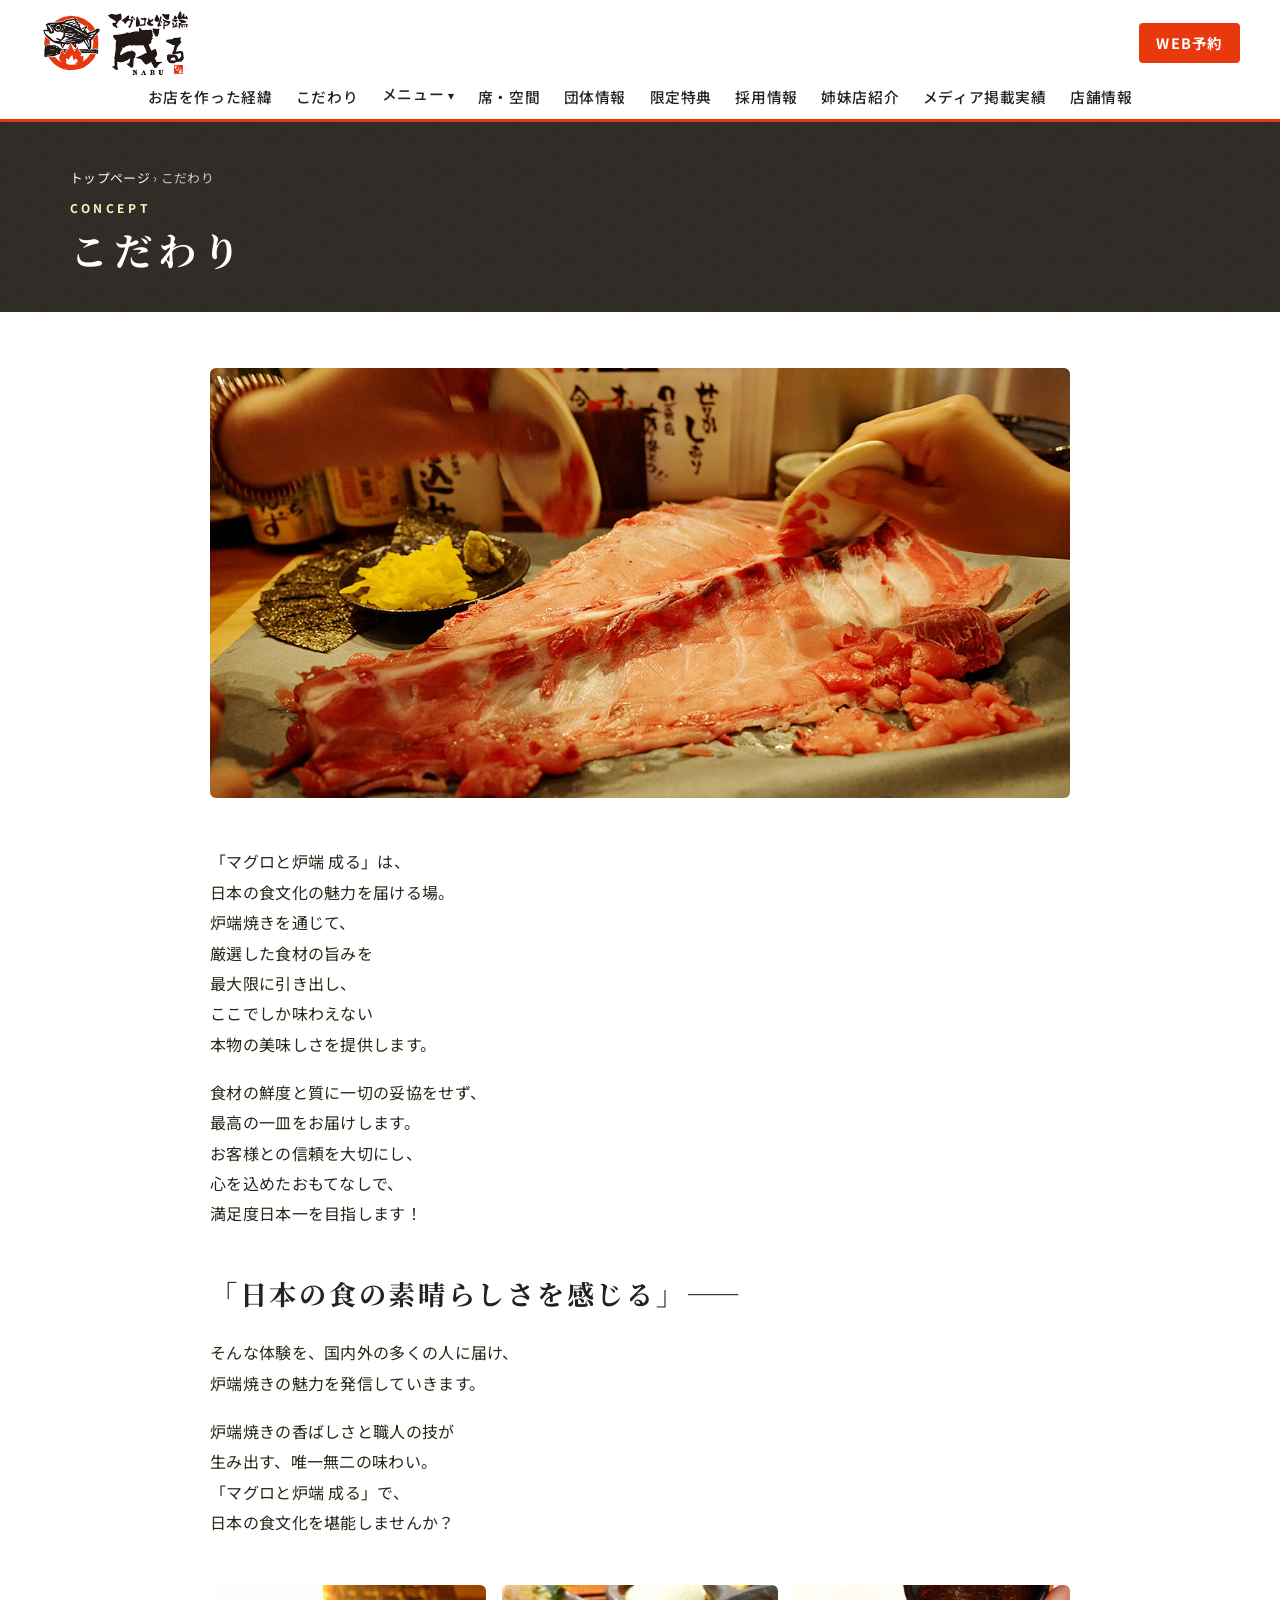
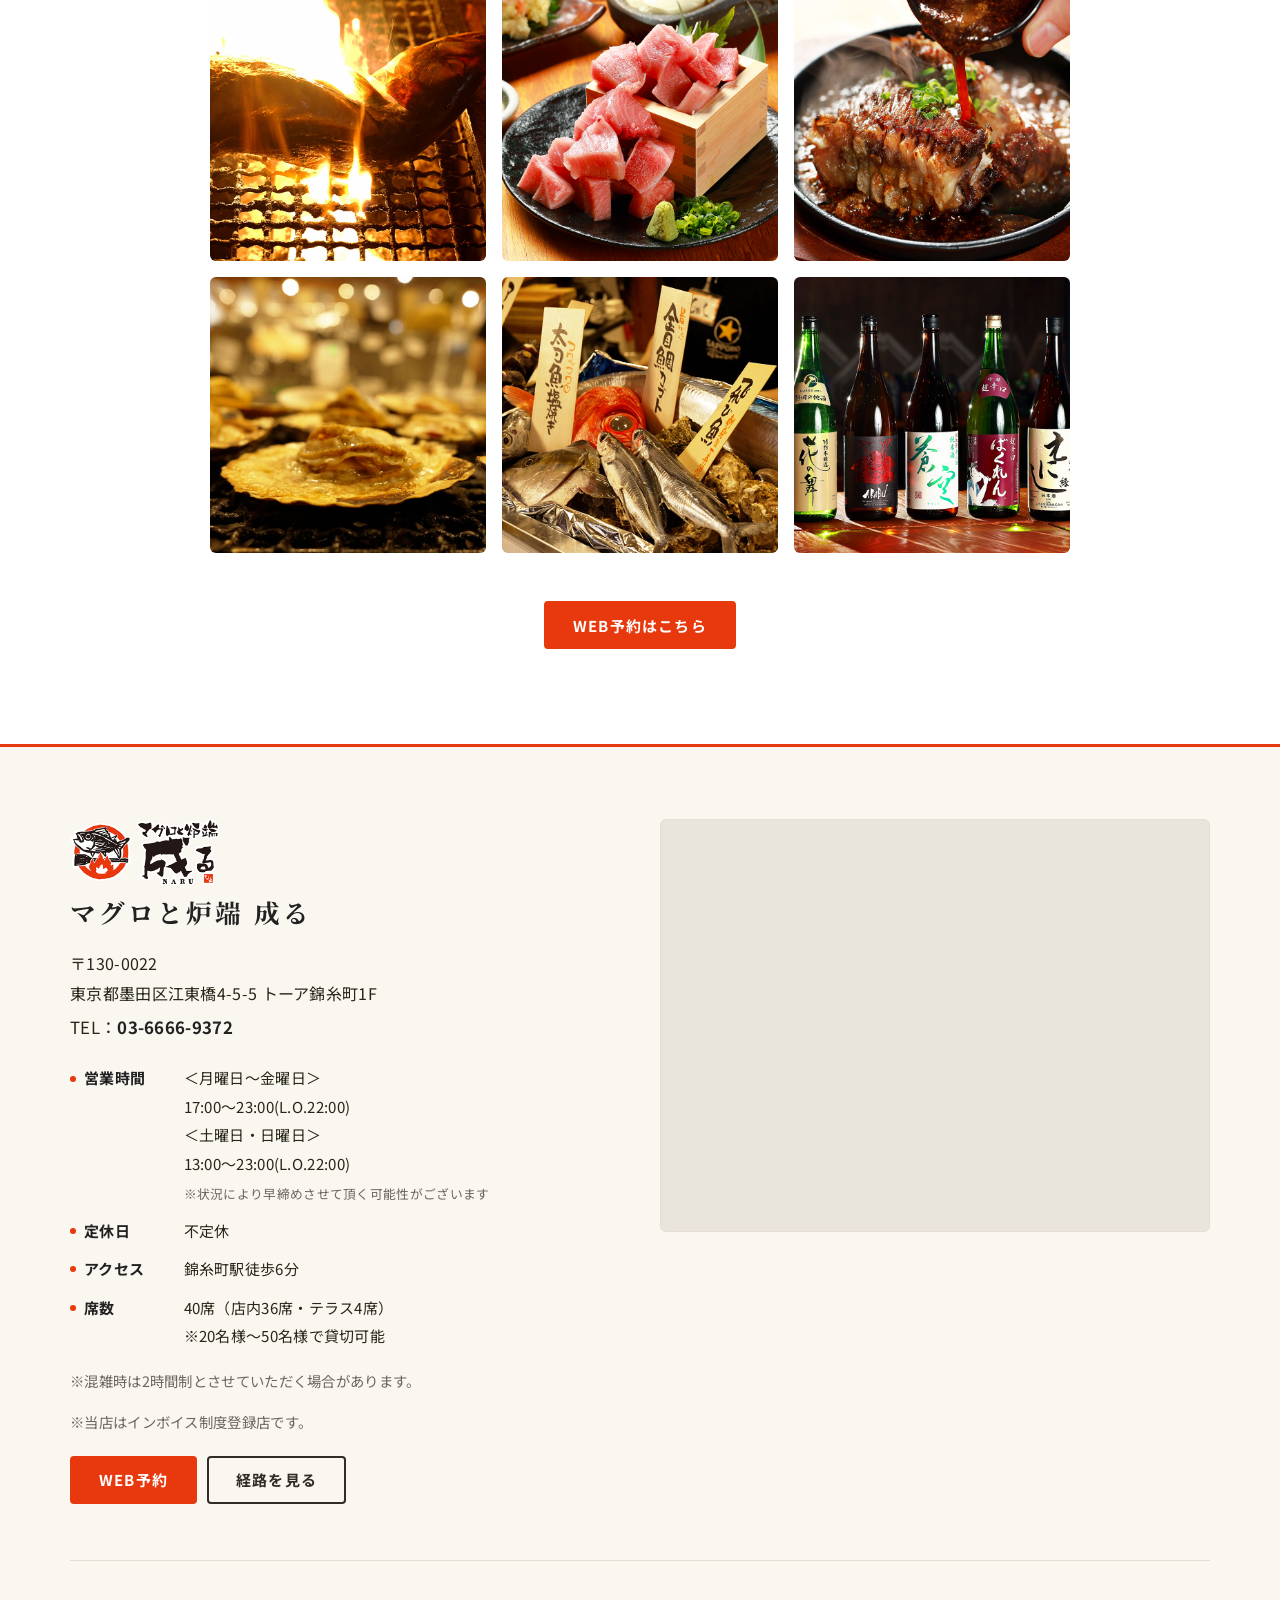
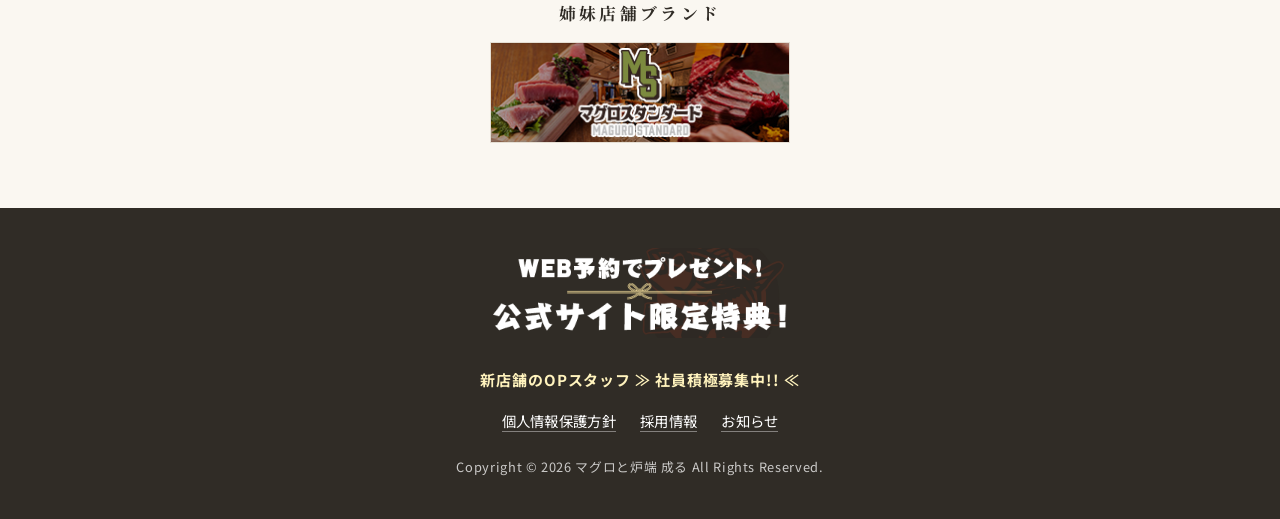
==== commit 4eecc477: "食べログ掲載内容に合わせて修正（お通し表記・コース人数・席数・貸切人数） Co-Authored-By: Claude Fable 5.1 <noreply@anthropic.com>" ====
--- a/concept/index.html
+++ b/concept/index.html
@@ -93,7 +93,10 @@
           <dd>不定休</dd>
           <dt>アクセス</dt>
           <dd>錦糸町駅徒歩6分</dd>
+          <dt>席数</dt>
+          <dd>40席（店内36席・テラス4席）<br>※20名様〜50名様で貸切可能</dd>
         </dl>
+        <p class="info-note">※混雑時は2時間制とさせていただく場合があります。</p>
         <p class="info-note">※当店はインボイス制度登録店です。</p>
         <div class="info-actions">
           <a class="btn btn-reserve" href="https://yoyaku.tabelog.com/yoyaku/net_booking_form/index?rcd=13255968" target="_blank" rel="noopener">WEB予約</a>
--- a/css/style.css
+++ b/css/style.css
@@ -83,7 +83,7 @@
 
 .global-nav ul { display: flex; flex-wrap: wrap; }
 .global-nav a, .global-nav .sub-toggle {
-  display: block; padding: .5em .8em; color: var(--ink); font-weight: 500; font-size: .92rem;
+  display: block; padding: .5em .8em; color: var(--ink); font-weight: 500; font-size: .92rem; white-space: nowrap;
   background: none; border: 0; cursor: pointer; font-family: inherit; letter-spacing: .04em;
 }
 .global-nav a:hover, .global-nav .sub-toggle:hover { color: var(--accent); opacity: 1; }
@@ -156,7 +156,11 @@
   font-size: clamp(1.9rem, 5.2vw, 3.6rem); line-height: 1.35; letter-spacing: .12em;
   text-shadow: 0 2px 20px rgba(0,0,0,.5);
 }
-.hero-sub { margin: 18px 0 0; font-size: clamp(.95rem, 1.6vw, 1.15rem); letter-spacing: .14em; font-weight: 500; }
+.hero-sub { margin: 18px 0 0; font-size: clamp(.95rem, 1.6vw, 1.15rem); letter-spacing: .14em; font-weight: 500; text-wrap: balance; word-break: auto-phrase; }
+/* スマホ: 見出しが 1 文字だけ折り返さないよう少し詰める */
+@media (max-width: 480px) {
+  .hero h1 { font-size: 1.75rem; letter-spacing: .06em; }
+}
 .hero-actions { display: flex; flex-wrap: wrap; gap: 12px; justify-content: center; margin-top: 30px; }
 .hero-actions .btn { min-width: 200px; }
 .hero-scroll { position: absolute; bottom: 14px; left: 50%; transform: translateX(-50%); font-size: .7rem; letter-spacing: .3em; color: rgba(255,255,255,.8); }
@@ -171,7 +175,7 @@
 /* セクション共通 */
 .section { padding: 72px 0; }
 .section-title {
-  font-family: var(--font-serif); font-size: clamp(1.6rem, 3vw, 2.2rem); letter-spacing: .14em;
+  font-family: var(--font-serif); font-size: clamp(1.6rem, 3vw, 2.2rem); letter-spacing: .14em; word-break: auto-phrase;
   line-height: 1.5; margin-bottom: 28px; position: relative; padding-bottom: 16px;
 }
 .section-title::after { content: ""; display: block; width: 48px; height: 3px; background: var(--accent); margin-top: 14px; }
@@ -179,7 +183,7 @@
 .section-title.is-center::after { margin-inline: auto; }
 .section-title .en { display: block; font-family: var(--font-sans); font-size: .75rem; letter-spacing: .3em; color: var(--accent); margin-bottom: 8px; font-weight: 700; }
 .lead { font-size: 1rem; }
-.lead p { margin-bottom: 1.2em; }
+.lead p { margin-bottom: 1.2em; text-wrap: pretty; }
 .text-center { text-align: center; }
 
 /* トップ: 画像 + テキスト 交互 */
@@ -300,16 +304,16 @@
 .page-head::before { content: ""; position: absolute; inset: 0; z-index: -1; background: rgba(48,44,38,.9); }
 .crumb { font-size: .8rem; color: rgba(255,255,255,.75); margin-bottom: 10px; }
 .crumb a { color: #fff; }
-.page-head h1 { font-family: var(--font-serif); color: #fff; font-size: clamp(1.6rem, 3.4vw, 2.4rem); letter-spacing: .16em; line-height: 1.4; }
+.page-head h1 { font-family: var(--font-serif); color: #fff; font-size: clamp(1.6rem, 3.4vw, 2.4rem); letter-spacing: .16em; line-height: 1.4; text-wrap: balance; }
 .page-head h1 .en { display: block; font-family: var(--font-sans); font-size: .75rem; letter-spacing: .3em; color: var(--cream); margin-bottom: 6px; }
 .page-body { padding: 56px 0 80px; }
 .page-body > .container > * + *, .page-body > .container--narrow > * + * { margin-top: 48px; }
 .hero-img img { width: 100%; aspect-ratio: 2 / 1; object-fit: cover; border-radius: 6px; }
 .prose { font-size: 1rem; }
-.prose h2 { font-family: var(--font-serif); font-size: clamp(1.3rem, 2.4vw, 1.7rem); letter-spacing: .1em; margin: 1.6em 0 .8em; line-height: 1.6; }
+.prose h2 { font-family: var(--font-serif); font-size: clamp(1.3rem, 2.4vw, 1.7rem); letter-spacing: .1em; margin: 1.6em 0 .8em; line-height: 1.6; word-break: auto-phrase; }
 .prose h2:first-child { margin-top: 0; }
-.prose h3 { font-size: 1.1rem; margin: 1.4em 0 .6em; padding-left: 12px; border-left: 4px solid var(--accent); }
-.prose p { margin-bottom: 1.1em; }
+.prose h3 { font-size: 1.1rem; margin: 1.4em 0 .6em; padding-left: 12px; border-left: 4px solid var(--accent); word-break: auto-phrase; }
+.prose p { margin-bottom: 1.1em; text-wrap: pretty; }
 .prose ul { padding-left: 1.3em; list-style: disc; margin-bottom: 1em; }
 .prose ul li { margin-bottom: .2em; }
 .prose .note { color: var(--muted); font-size: .9em; }
@@ -350,6 +354,12 @@
 .price-list li.is-label { border-bottom: 0; padding-bottom: 0; }
 .price-list li.is-label .name { color: var(--accent-deep); font-weight: 700; }
 .menu-notes { margin-top: 48px; text-align: center; color: var(--muted); font-size: .9rem; }
+@media (min-width: 768px) {
+  /* 最後のカテゴリが左列に単独で残るとき（奇数番目）は 2 列に広げる */
+  .menu-cat:last-of-type:nth-of-type(odd) { grid-column: 1 / -1; }
+  .menu-cat:last-of-type:nth-of-type(odd) .price-list { columns: 2; column-gap: 40px; }
+  .menu-cat:last-of-type:nth-of-type(odd) .price-list li { break-inside: avoid; }
+}
 @media (max-width: 767px) {
   .menu-block { grid-template-columns: 1fr; gap: 24px; }
   .menu-block + .menu-block { margin-top: 44px; }
@@ -359,7 +369,7 @@
 .course { display: grid; grid-template-columns: 2fr 3fr; gap: 32px 40px; align-items: start; padding: 40px 0; border-top: 1px solid var(--line); }
 .course:first-of-type { border-top: 0; padding-top: 0; }
 .course img { width: 100%; aspect-ratio: 1 / 1; object-fit: cover; border-radius: 6px; }
-.course h2 { font-family: var(--font-serif); font-size: 1.5rem; letter-spacing: .08em; line-height: 1.5; }
+.course h2 { font-family: var(--font-serif); font-size: 1.5rem; letter-spacing: .08em; line-height: 1.5; word-break: auto-phrase; }
 .course .course-price { font-size: 1.25rem; font-weight: 700; color: var(--accent); margin: 6px 0 10px; }
 .course h3 { font-size: .95rem; font-weight: 500; color: var(--muted); border: 0; padding: 0; margin: 0 0 16px; line-height: 1.7; }
 .course .course-items { background: var(--paper); border-radius: 6px; padding: 18px 22px; margin-bottom: 16px; }
@@ -380,7 +390,7 @@
 .sister-card img { width: 100%; aspect-ratio: 3 / 2; object-fit: cover; }
 .sister-card .sister-body { padding: 20px 22px 24px; flex: 1; display: flex; flex-direction: column; }
 .sister-card h2 { font-family: var(--font-serif); font-size: 1.25rem; letter-spacing: .08em; margin-bottom: 8px; }
-.sister-card .sister-desc { font-size: .95rem; margin-bottom: 14px; }
+.sister-card .sister-desc { font-size: .95rem; margin-bottom: 14px; text-wrap: pretty; }
 .sister-card dl { margin: 0 0 16px; font-size: .9rem; }
 .sister-card dt { font-weight: 700; color: var(--ink); }
 .sister-card dt::before { content: "■"; color: var(--accent); margin-right: 4px; font-size: .8em; }
@@ -395,14 +405,14 @@
 .media-list .tag { display: inline-block; font-size: .72rem; font-weight: 700; letter-spacing: .1em; padding: .1em .7em; border-radius: 2px; background: var(--brown); color: #fff; flex: 0 0 auto; }
 .media-list .tag.is-link { background: var(--accent); }
 .media-list .media-title { flex: 1 1 320px; }
-.media-list a .media-title::after { content: " ↗"; color: var(--accent); font-size: .85em; }
+.media-list a .media-title::after { content: "\00a0↗"; color: var(--accent); font-size: .85em; }
 
 /* お知らせ一覧 */
 .notice { border: 1px solid var(--line); border-radius: 6px; padding: 24px 28px; background: #fff; }
 .notice + .notice { margin-top: 24px; }
 .notice time { display: inline-block; font-size: .85rem; color: var(--accent-deep); font-weight: 700; letter-spacing: .05em; margin-bottom: 4px; }
-.notice h2 { font-size: 1.2rem; line-height: 1.5; margin-bottom: 14px; }
-.notice-body p { margin-bottom: .8em; }
+.notice h2 { font-size: 1.2rem; line-height: 1.5; margin-bottom: 14px; word-break: auto-phrase; }
+.notice-body p { margin-bottom: .8em; text-wrap: pretty; }
 .notice-body .hours { background: var(--paper); border-radius: 6px; padding: 14px 18px; margin: 12px 0; }
 .notice-body .hours p { margin: 0; }
 .notice-body img { max-width: 420px; width: 100%; border-radius: 6px; margin-top: 10px; }
@@ -422,3 +432,53 @@
 @media (min-width: 1024px) and (max-width: 1199px) {
   .global-nav a, .global-nav .sub-toggle { padding: .5em .55em; font-size: .85rem; letter-spacing: .02em; }
 }
+
+/* ===== 評価帯（Google / 食べログ）バッジ型 ===== */
+:root { --ratings-bg:#faf7f1;--ratings-fg:#272617;--ratings-line:#e4ded3;--ratings-star:#f5a300;--ratings-star-off:rgba(0,0,0,.18); }
+.ratings { background: var(--ratings-bg); color: var(--ratings-fg); border-bottom: 1px solid var(--ratings-line); }
+.ratings[hidden] { display: none; }
+.ratings__inner { width: min(1100px, 100% - 32px); margin: 0 auto; display: flex; flex-wrap: wrap; justify-content: center; gap: 14px 20px; padding: 22px 0; }
+.ratings__item { display: grid; grid-template-columns: auto 1fr; grid-template-rows: auto auto; column-gap: 16px; row-gap: 3px; align-items: center; min-width: 300px; padding: 12px 22px 12px 16px; background: #fff; color: #202124; text-decoration: none; border: 1px solid rgba(0,0,0,.08); border-radius: 14px; box-shadow: 0 2px 10px rgba(0,0,0,.14); font-family: var(--ratings-font, inherit); line-height: 1.25; transition: transform .15s ease, box-shadow .15s ease; }
+.ratings__item[hidden] { display: none; }
+.ratings__item:hover { transform: translateY(-2px); box-shadow: 0 6px 18px rgba(0,0,0,.2); color: #202124; opacity: 1; }
+.ratings__brand { grid-row: 1 / 3; display: flex; flex-direction: column; align-items: center; justify-content: center; gap: 5px; padding-right: 16px; border-right: 1px solid #e8e8e8; min-width: 76px; }
+.ratings__label { font-size: 11px; color: #5f6368; letter-spacing: .04em; white-space: nowrap; }
+.ratings__g { font-family: Arial, Helvetica, sans-serif; font-weight: 700; font-size: 21px; letter-spacing: -.03em; line-height: 1; }
+.ratings__g i { font-style: normal; }
+.ratings__g i:nth-child(1) { color: #4285f4; }
+.ratings__g i:nth-child(2) { color: #ea4335; }
+.ratings__g i:nth-child(3) { color: #fbbc05; }
+.ratings__g i:nth-child(4) { color: #4285f4; }
+.ratings__g i:nth-child(5) { color: #34a853; }
+.ratings__g i:nth-child(6) { color: #ea4335; }
+.ratings__tb { display: inline-block; background: #f5a300; color: #fff; font-weight: 700; font-size: 13px; padding: 4px 9px; border-radius: 4px; letter-spacing: .06em; line-height: 1.2; }
+.ratings__score { grid-column: 2; grid-row: 1; display: inline-flex; align-items: center; gap: 10px; white-space: nowrap; }
+.ratings__score b { order: 0; font-size: 27px; font-weight: 700; font-variant-numeric: tabular-nums; letter-spacing: 0; line-height: 1; color: #202124; }
+.ratings__score small { order: 1; font-size: 12px; color: #5f6368; margin-left: -6px; }
+.ratings__item--tabelog .ratings__score b { color: #e08a00; }
+.ratings__stars { order: 1; position: relative; display: inline-block; font-size: 17px; line-height: 1; letter-spacing: 1px; }
+.ratings__stars-off { color: #dadce0; }
+.ratings__stars-on { position: absolute; left: 0; top: 0; overflow: hidden; white-space: nowrap; color: #fbbc04; width: 0; }
+.ratings__meta { grid-column: 2; grid-row: 2; display: flex; flex-wrap: wrap; align-items: baseline; gap: 2px 10px; }
+.ratings__count { font-size: 12.5px; color: #3c4043; white-space: nowrap; }
+.ratings__asof { font-size: 11px; color: #80868b; white-space: nowrap; }
+.ratings__asof:empty { display: none; }
+.sr-only { position: absolute; width: 1px; height: 1px; padding: 0; margin: -1px; overflow: hidden; clip: rect(0,0,0,0); white-space: nowrap; border: 0; }
+@media (max-width: 600px) {
+  .ratings__inner { width: min(100% - 24px, 420px); flex-wrap: nowrap; justify-content: center; gap: 10px; padding: 14px 0; }
+  .ratings__item { flex: 1 1 0; min-width: 0; display: flex; flex-direction: column; align-items: center; gap: 4px; padding: 10px 8px 9px; border-radius: 12px; text-align: center; }
+  .ratings__brand { flex-direction: row; align-items: center; justify-content: center; gap: 6px; padding-right: 0; border-right: 0; min-width: 0; padding-bottom: 6px; margin-bottom: 2px; border-bottom: 1px solid #ececec; width: 100%; }
+  .ratings__g { font-size: 17px; }
+  .ratings__tb { font-size: 11px; padding: 3px 7px; }
+  .ratings__label { font-size: 10.5px; }
+  .ratings__score { gap: 6px; }
+  .ratings__score b { font-size: 23px; }
+  .ratings__score small { font-size: 11px; margin-left: -4px; }
+  .ratings__stars { font-size: 13px; letter-spacing: 0; }
+  .ratings__meta { justify-content: center; gap: 0 6px; }
+  .ratings__count { font-size: 11px; }
+  .ratings__asof { font-size: 10px; width: 100%; }
+}
+@media (max-width: 360px) {
+  .ratings__asof { display: none; }
+}
